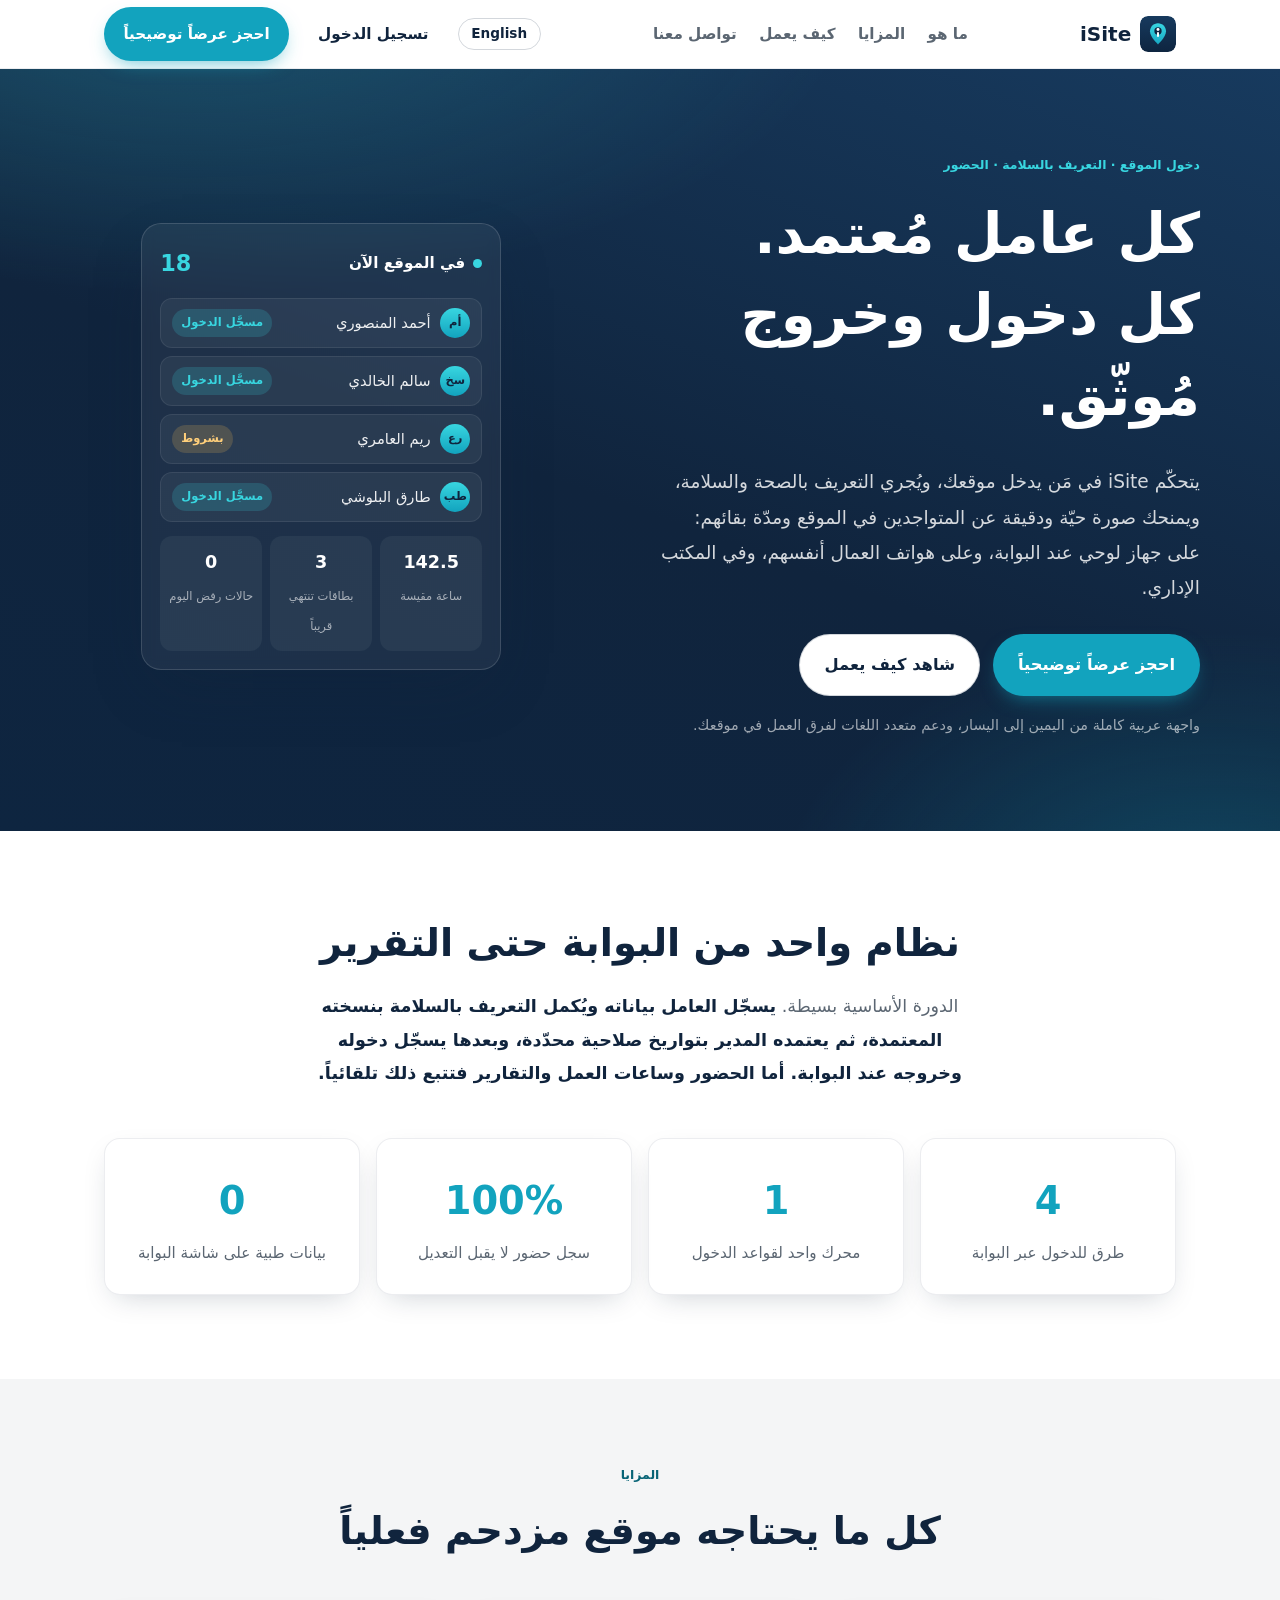
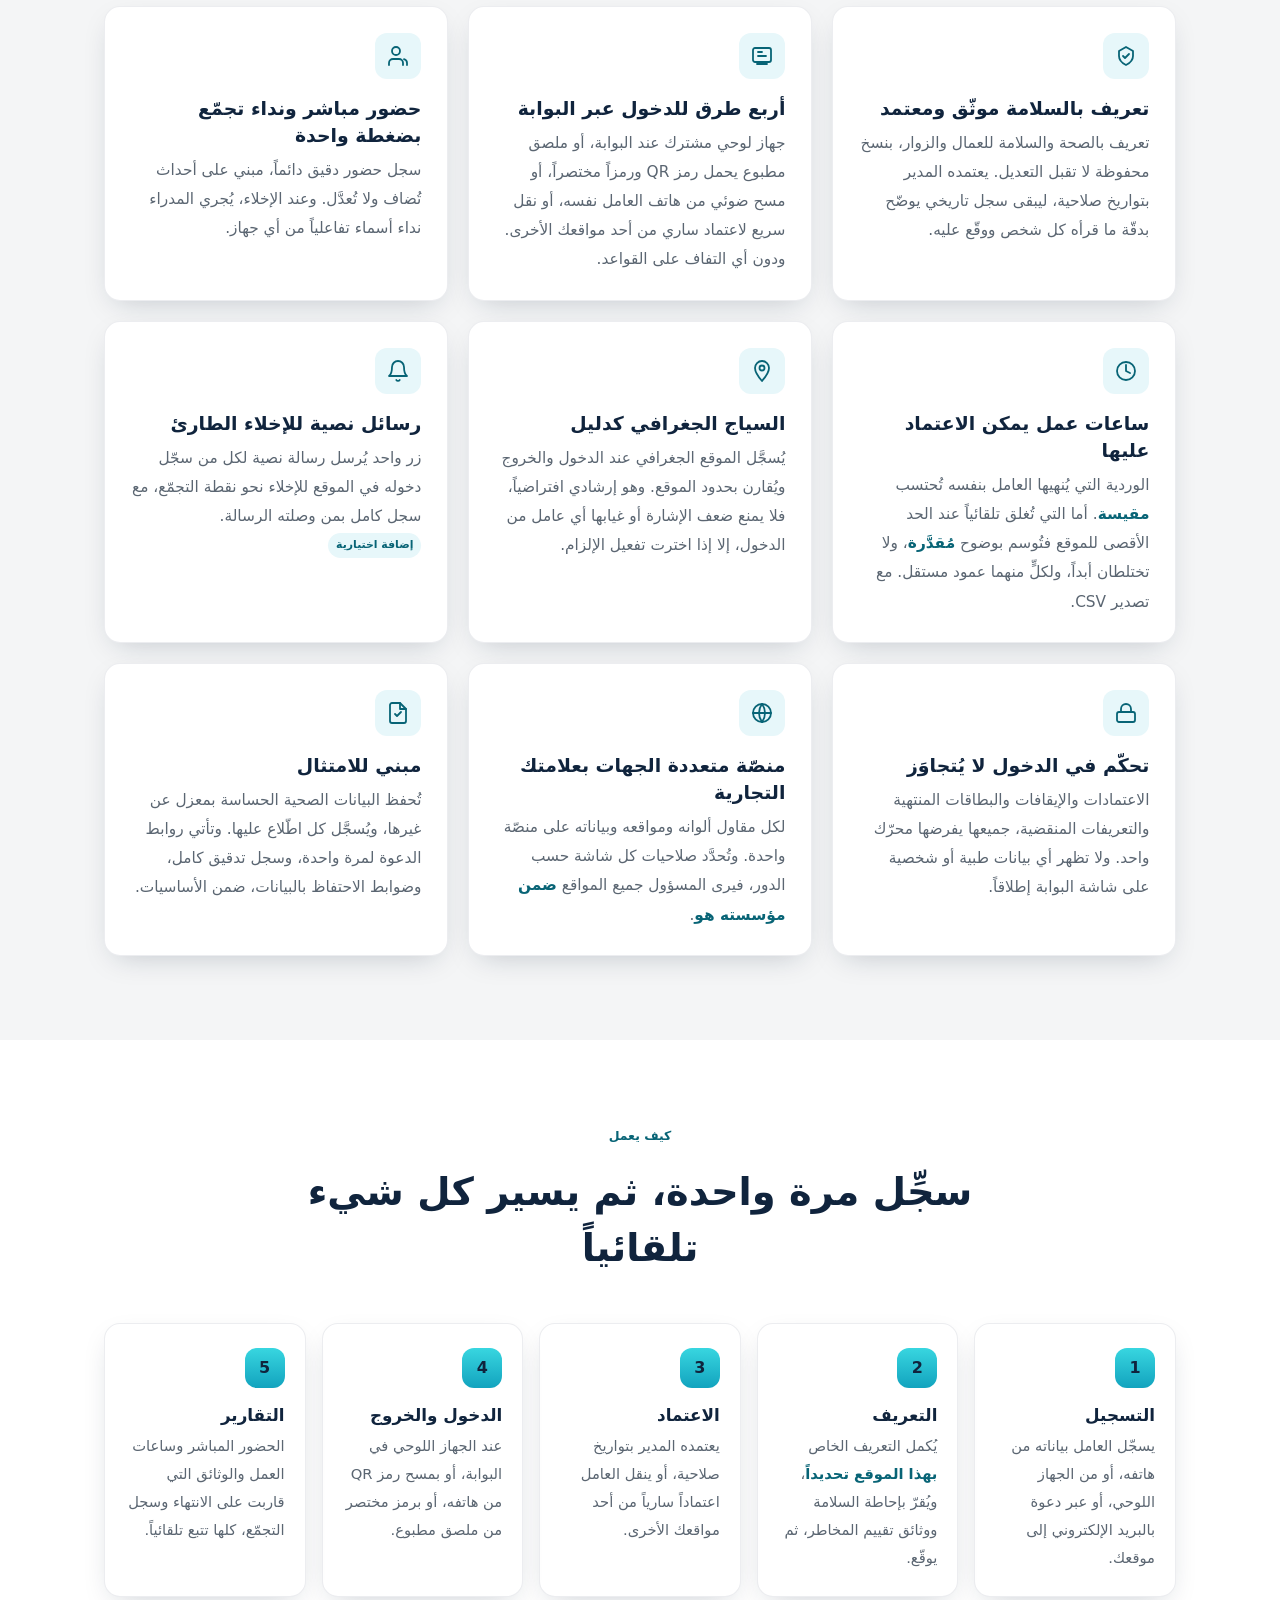
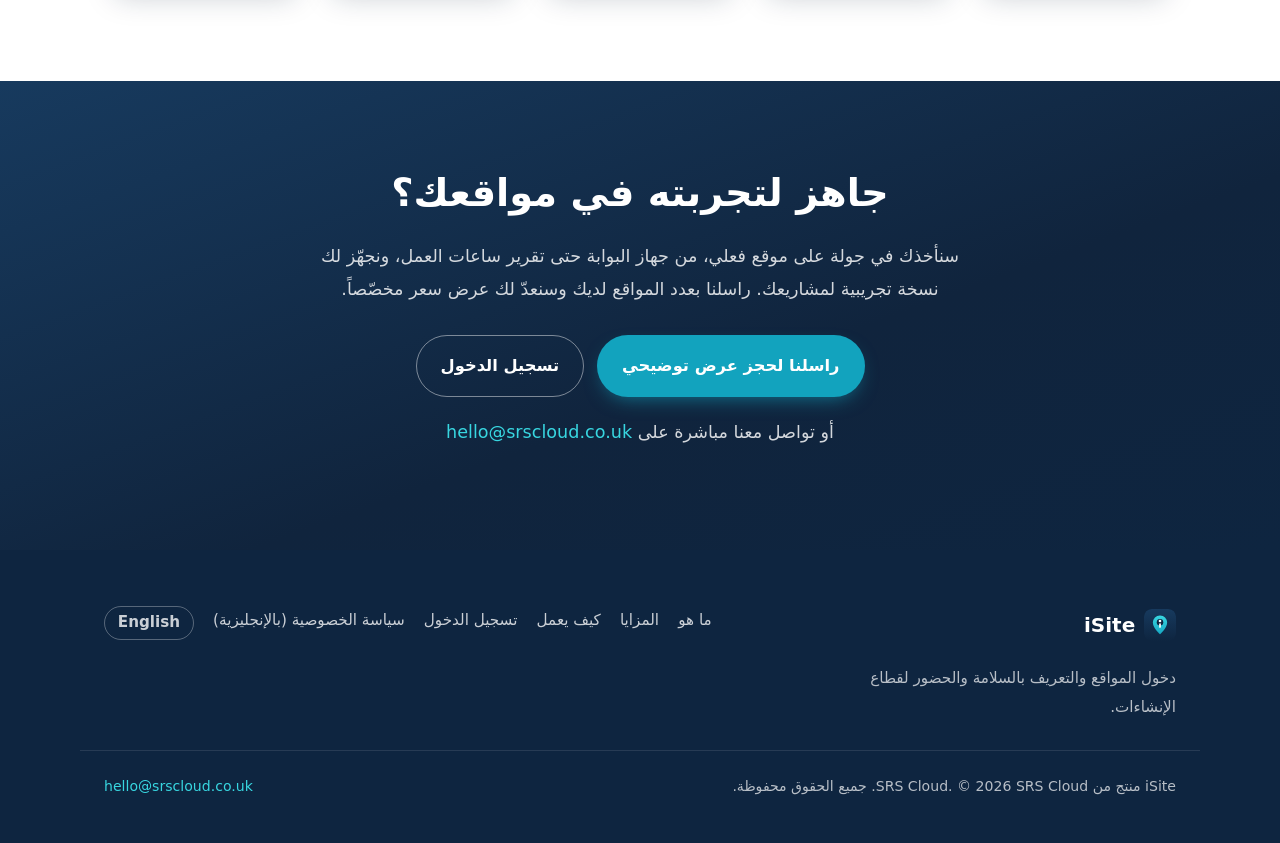
==== ar/index.html @ 4cc3eed2 "Add an Arabic landing page and make the layout direction-aware A Dubai enquiry needs Arabic, but tra" ====
<!doctype html>
<html lang="ar" dir="rtl">
<head>
  <meta charset="utf-8" />
  <meta name="viewport" content="width=device-width, initial-scale=1" />
  <title>iSite | التحكم في دخول المواقع والتعريف بالسلامة والحضور</title>
  <meta name="description" content="يتحكم iSite في دخول مواقع الإنشاءات، ويُجري التعريف بالصحة والسلامة، ويمنحك صورة حية ودقيقة عن المتواجدين في الموقع ومدة بقائهم: على جهاز لوحي عند البوابة، وعلى هواتف العمال، وفي المكتب الإداري. بواجهة عربية كاملة من اليمين إلى اليسار." />
  <meta name="theme-color" content="#10243D" />
  <link rel="icon" href="/favicon.ico" sizes="32x32" />
  <link rel="icon" href="/assets/logo.svg" type="image/svg+xml" />
  <link rel="apple-touch-icon" href="/assets/apple-touch-icon.png" />
  <link rel="canonical" href="https://isite.srscloud.co.uk/ar/" />

  <!-- Language alternates -->
  <link rel="alternate" hreflang="en-GB" href="https://isite.srscloud.co.uk/" />
  <link rel="alternate" hreflang="ar" href="https://isite.srscloud.co.uk/ar/" />
  <link rel="alternate" hreflang="x-default" href="https://isite.srscloud.co.uk/" />

  <!-- Open Graph / social -->
  <meta property="og:type" content="website" />
  <meta property="og:locale" content="ar_AE" />
  <meta property="og:locale:alternate" content="en_GB" />
  <meta property="og:title" content="iSite | التحكم في دخول المواقع والتعريف بالسلامة والحضور" />
  <meta property="og:description" content="كل عامل معتمد. كل دخول وخروج موثق. حضور مباشر، وساعات عمل دقيقة، ونداء تجمع بضغطة واحدة لمواقع الإنشاءات." />
  <meta property="og:url" content="https://isite.srscloud.co.uk/ar/" />
  <meta property="og:image" content="https://isite.srscloud.co.uk/assets/og-image.png" />
  <meta property="og:image:width" content="1200" />
  <meta property="og:image:height" content="630" />
  <meta name="twitter:card" content="summary_large_image" />

  <link rel="stylesheet" href="/styles.css?v=4" />
</head>
<body>
  <a class="skip-link" href="#main">تخطَّ إلى المحتوى</a>

  <!-- ===================== Header ===================== -->
  <header class="site-header" id="top">
    <div class="container header-inner">
      <a class="brand" href="/ar/" aria-label="iSite الصفحة الرئيسية">
        <img class="brand-mark" src="/assets/logo.svg" width="36" height="36" alt="" />
        <span class="brand-word">iSite</span>
      </a>

      <nav class="nav" aria-label="التنقل الرئيسي">
        <a href="#what">ما هو</a>
        <a href="#features">المزايا</a>
        <a href="#how">كيف يعمل</a>
        <a href="#contact">تواصل معنا</a>
      </nav>

      <div class="header-actions">
        <a class="lang-switch" href="/" lang="en" hreflang="en-GB">English</a>
        <a class="btn btn-ghost" href="https://app.isite.srscloud.co.uk/login">تسجيل الدخول</a>
        <a class="btn btn-primary" href="#contact">احجز عرضاً توضيحياً</a>
      </div>

      <button class="nav-toggle" aria-expanded="false" aria-controls="mobile-nav" aria-label="فتح القائمة">
        <span></span><span></span><span></span>
      </button>
    </div>

    <div class="mobile-nav" id="mobile-nav" hidden>
      <a href="#what">ما هو</a>
      <a href="#features">المزايا</a>
      <a href="#how">كيف يعمل</a>
      <a href="#contact">تواصل معنا</a>
      <a class="lang-switch" href="/" lang="en" hreflang="en-GB">English</a>
      <a class="btn btn-ghost" href="https://app.isite.srscloud.co.uk/login">تسجيل الدخول</a>
      <a class="btn btn-primary" href="#contact">احجز عرضاً توضيحياً</a>
    </div>
  </header>

  <main id="main">
    <!-- ===================== Hero ===================== -->
    <section class="hero">
      <div class="container hero-inner">
        <div class="hero-copy reveal">
          <p class="eyebrow">دخول الموقع · التعريف بالسلامة · الحضور</p>
          <h1>كل عامل مُعتمد.<br />كل دخول وخروج مُوثّق.</h1>
          <p class="lead">
            يتحكّم iSite في مَن يدخل موقعك، ويُجري التعريف بالصحة والسلامة،
            ويمنحك صورة حيّة ودقيقة عن المتواجدين في الموقع ومدّة بقائهم:
            على جهاز لوحي عند البوابة، وعلى هواتف العمال أنفسهم، وفي المكتب الإداري.
          </p>
          <div class="hero-cta">
            <a class="btn btn-primary btn-lg" href="#contact">احجز عرضاً توضيحياً</a>
            <a class="btn btn-outline btn-lg" href="#how">شاهد كيف يعمل</a>
          </div>
          <p class="hero-note">واجهة عربية كاملة من اليمين إلى اليسار، ودعم متعدد اللغات لفرق العمل في موقعك.</p>
        </div>

        <div class="hero-panel reveal" aria-hidden="true">
          <div class="panel-card">
            <div class="panel-row panel-row--head">
              <span class="dot dot-live"></span> في الموقع الآن
              <span class="panel-count">18</span>
            </div>
            <div class="panel-list">
              <div class="panel-item"><span class="avatar">أم</span> أحمد المنصوري <span class="tag tag-ok">مسجَّل الدخول</span></div>
              <div class="panel-item"><span class="avatar">سخ</span> سالم الخالدي <span class="tag tag-ok">مسجَّل الدخول</span></div>
              <div class="panel-item"><span class="avatar">رع</span> ريم العامري <span class="tag tag-cond">بشروط</span></div>
              <div class="panel-item"><span class="avatar">طب</span> طارق البلوشي <span class="tag tag-ok">مسجَّل الدخول</span></div>
            </div>
            <div class="panel-foot">
              <div><strong>142.5</strong><span>ساعة مقيسة</span></div>
              <div><strong>3</strong><span>بطاقات تنتهي قريباً</span></div>
              <div><strong>0</strong><span>حالات رفض اليوم</span></div>
            </div>
          </div>
        </div>
      </div>
    </section>

    <!-- ===================== What it is ===================== -->
    <section class="section" id="what">
      <div class="container">
        <div class="section-head reveal">
          <h2>نظام واحد من البوابة حتى التقرير</h2>
          <p class="section-sub">
            الدورة الأساسية بسيطة. <strong>يسجّل العامل بياناته ويُكمل التعريف بالسلامة
            بنسخته المعتمدة، ثم يعتمده المدير بتواريخ صلاحية محدّدة، وبعدها يسجّل دخوله
            وخروجه عند البوابة. أما الحضور وساعات العمل والتقارير فتتبع ذلك تلقائياً.</strong>
          </p>
        </div>
        <div class="stat-row reveal">
          <div class="stat"><span class="stat-num">4</span><span class="stat-label">طرق للدخول عبر البوابة</span></div>
          <div class="stat"><span class="stat-num">1</span><span class="stat-label">محرك واحد لقواعد الدخول</span></div>
          <div class="stat"><span class="stat-num">100%</span><span class="stat-label">سجل حضور لا يقبل التعديل</span></div>
          <div class="stat"><span class="stat-num">0</span><span class="stat-label">بيانات طبية على شاشة البوابة</span></div>
        </div>
      </div>
    </section>

    <!-- ===================== Features ===================== -->
    <section class="section section-alt" id="features">
      <div class="container">
        <div class="section-head reveal">
          <p class="eyebrow">المزايا</p>
          <h2>كل ما يحتاجه موقع مزدحم فعلياً</h2>
        </div>

        <div class="grid grid-3">
          <article class="card reveal">
            <div class="icon" aria-hidden="true">
              <svg viewBox="0 0 24 24" fill="none" stroke="currentColor" stroke-width="1.8"><path d="M9 12l2 2 4-4"/><path d="M12 3l7 4v5c0 4-3 7-7 9-4-2-7-5-7-9V7z"/></svg>
            </div>
            <h3>تعريف بالسلامة موثّق ومعتمد</h3>
            <p>تعريف بالصحة والسلامة للعمال والزوار، بنسخ محفوظة لا تقبل التعديل. يعتمده المدير بتواريخ صلاحية، ليبقى سجل تاريخي يوضّح بدقّة ما قرأه كل شخص ووقّع عليه.</p>
          </article>

          <article class="card reveal">
            <div class="icon" aria-hidden="true">
              <svg viewBox="0 0 24 24" fill="none" stroke="currentColor" stroke-width="1.8"><rect x="3" y="4" width="18" height="14" rx="2"/><path d="M7 20h10M12 18v2M8 8h4M8 12h8"/></svg>
            </div>
            <h3>أربع طرق للدخول عبر البوابة</h3>
            <p>جهاز لوحي مشترك عند البوابة، أو ملصق مطبوع يحمل رمز QR ورمزاً مختصراً، أو مسح ضوئي من هاتف العامل نفسه، أو نقل سريع لاعتماد ساري من أحد مواقعك الأخرى. ودون أي التفاف على القواعد.</p>
          </article>

          <article class="card reveal">
            <div class="icon" aria-hidden="true">
              <svg viewBox="0 0 24 24" fill="none" stroke="currentColor" stroke-width="1.8"><path d="M17 21v-2a4 4 0 00-4-4H7a4 4 0 00-4 4v2"/><circle cx="10" cy="7" r="4"/><path d="M21 21v-2a4 4 0 00-3-3.87"/></svg>
            </div>
            <h3>حضور مباشر ونداء تجمّع بضغطة واحدة</h3>
            <p>سجل حضور دقيق دائماً، مبني على أحداث تُضاف ولا تُعدَّل. وعند الإخلاء، يُجري المدراء نداء أسماء تفاعلياً من أي جهاز.</p>
          </article>

          <article class="card reveal">
            <div class="icon" aria-hidden="true">
              <svg viewBox="0 0 24 24" fill="none" stroke="currentColor" stroke-width="1.8"><path d="M12 6v6l4 2"/><circle cx="12" cy="12" r="9"/></svg>
            </div>
            <h3>ساعات عمل يمكن الاعتماد عليها</h3>
            <p>الوردية التي يُنهيها العامل بنفسه تُحتسب <em>مقيسة</em>. أما التي تُغلق تلقائياً عند الحد الأقصى للموقع فتُوسم بوضوح <em>مُقدَّرة</em>، ولا تختلطان أبداً، ولكلٍّ منهما عمود مستقل. مع تصدير CSV.</p>
          </article>

          <article class="card reveal">
            <div class="icon" aria-hidden="true">
              <svg viewBox="0 0 24 24" fill="none" stroke="currentColor" stroke-width="1.8"><path d="M12 2a7 7 0 00-7 7c0 5 7 13 7 13s7-8 7-13a7 7 0 00-7-7z"/><circle cx="12" cy="9" r="2.5"/></svg>
            </div>
            <h3>السياج الجغرافي كدليل</h3>
            <p>يُسجَّل الموقع الجغرافي عند الدخول والخروج ويُقارن بحدود الموقع. وهو إرشادي افتراضياً، فلا يمنع ضعف الإشارة أو غيابها أي عامل من الدخول، إلا إذا اخترت تفعيل الإلزام.</p>
          </article>

          <article class="card reveal">
            <div class="icon" aria-hidden="true">
              <svg viewBox="0 0 24 24" fill="none" stroke="currentColor" stroke-width="1.8"><path d="M18 8A6 6 0 006 8c0 7-3 9-3 9h18s-3-2-3-9"/><path d="M13.7 21a2 2 0 01-3.4 0"/></svg>
            </div>
            <h3>رسائل نصية للإخلاء الطارئ</h3>
            <p>زر واحد يُرسل رسالة نصية لكل من سجّل دخوله في الموقع للإخلاء نحو نقطة التجمّع، مع سجل كامل بمن وصلته الرسالة. <span class="pill">إضافة اختيارية</span></p>
          </article>

          <article class="card reveal">
            <div class="icon" aria-hidden="true">
              <svg viewBox="0 0 24 24" fill="none" stroke="currentColor" stroke-width="1.8"><rect x="3" y="11" width="18" height="10" rx="2"/><path d="M7 11V8a5 5 0 0110 0v3"/></svg>
            </div>
            <h3>تحكّم في الدخول لا يُتجاوَز</h3>
            <p>الاعتمادات والإيقافات والبطاقات المنتهية والتعريفات المنقضية، جميعها يفرضها محرّك واحد. ولا تظهر أي بيانات طبية أو شخصية على شاشة البوابة إطلاقاً.</p>
          </article>

          <article class="card reveal">
            <div class="icon" aria-hidden="true">
              <svg viewBox="0 0 24 24" fill="none" stroke="currentColor" stroke-width="1.8"><circle cx="12" cy="12" r="9"/><path d="M3 12h18M12 3a15 15 0 010 18M12 3a15 15 0 000 18"/></svg>
            </div>
            <h3>منصّة متعددة الجهات بعلامتك التجارية</h3>
            <p>لكل مقاول ألوانه ومواقعه وبياناته على منصّة واحدة. وتُحدَّد صلاحيات كل شاشة حسب الدور، فيرى المسؤول جميع المواقع <em>ضمن مؤسسته هو</em>.</p>
          </article>

          <article class="card reveal">
            <div class="icon" aria-hidden="true">
              <svg viewBox="0 0 24 24" fill="none" stroke="currentColor" stroke-width="1.8"><path d="M14 2H6a2 2 0 00-2 2v16a2 2 0 002 2h12a2 2 0 002-2V8z"/><path d="M14 2v6h6M9 13l2 2 4-4"/></svg>
            </div>
            <h3>مبني للامتثال</h3>
            <p>تُحفظ البيانات الصحية الحساسة بمعزل عن غيرها، ويُسجَّل كل اطّلاع عليها. وتأتي روابط الدعوة لمرة واحدة، وسجل تدقيق كامل، وضوابط الاحتفاظ بالبيانات، ضمن الأساسيات.</p>
          </article>
        </div>
      </div>
    </section>

    <!-- ===================== How it works ===================== -->
    <section class="section" id="how">
      <div class="container">
        <div class="section-head reveal">
          <p class="eyebrow">كيف يعمل</p>
          <h2>سجِّل مرة واحدة، ثم يسير كل شيء تلقائياً</h2>
        </div>

        <ol class="steps">
          <li class="step reveal">
            <span class="step-num">1</span>
            <h3>التسجيل</h3>
            <p>يسجّل العامل بياناته من هاتفه، أو من الجهاز اللوحي، أو عبر دعوة بالبريد الإلكتروني إلى موقعك.</p>
          </li>
          <li class="step reveal">
            <span class="step-num">2</span>
            <h3>التعريف</h3>
            <p>يُكمل التعريف الخاص <em>بهذا الموقع تحديداً</em>، ويُقرّ بإحاطة السلامة ووثائق تقييم المخاطر، ثم يوقّع.</p>
          </li>
          <li class="step reveal">
            <span class="step-num">3</span>
            <h3>الاعتماد</h3>
            <p>يعتمده المدير بتواريخ صلاحية، أو ينقل العامل اعتماداً سارياً من أحد مواقعك الأخرى.</p>
          </li>
          <li class="step reveal">
            <span class="step-num">4</span>
            <h3>الدخول والخروج</h3>
            <p>عند الجهاز اللوحي في البوابة، أو بمسح رمز QR من هاتفه، أو برمز مختصر من ملصق مطبوع.</p>
          </li>
          <li class="step reveal">
            <span class="step-num">5</span>
            <h3>التقارير</h3>
            <p>الحضور المباشر وساعات العمل والوثائق التي قاربت على الانتهاء وسجل التجمّع، كلها تتبع تلقائياً.</p>
          </li>
        </ol>
      </div>
    </section>

    <!-- ===================== CTA / Contact ===================== -->
    <section class="section cta" id="contact">
      <div class="container cta-inner reveal">
        <h2>جاهز لتجربته في مواقعك؟</h2>
        <p>سنأخذك في جولة على موقع فعلي، من جهاز البوابة حتى تقرير ساعات العمل، ونجهّز لك نسخة تجريبية لمشاريعك. راسلنا بعدد المواقع لديك وسنعدّ لك عرض سعر مخصّصاً.</p>
        <div class="cta-actions">
          <a class="btn btn-primary btn-lg" href="mailto:hello@srscloud.co.uk?subject=iSite%20-%20%D8%B7%D9%84%D8%A8%20%D8%B9%D8%B1%D8%B6%20%D8%AA%D9%88%D8%B6%D9%8A%D8%AD%D9%8A">راسلنا لحجز عرض توضيحي</a>
          <a class="btn btn-outline-light btn-lg" href="https://app.isite.srscloud.co.uk/login">تسجيل الدخول</a>
        </div>
        <p class="cta-contact">أو تواصل معنا مباشرة على <a href="mailto:hello@srscloud.co.uk">hello@srscloud.co.uk</a></p>
      </div>
    </section>
  </main>

  <!-- ===================== Footer ===================== -->
  <footer class="site-footer">
    <div class="container footer-inner">
      <div class="footer-brand">
        <a class="brand" href="/ar/" aria-label="iSite الصفحة الرئيسية">
          <img class="brand-mark" src="/assets/logo.svg" width="32" height="32" alt="" />
          <span class="brand-word">iSite</span>
        </a>
        <p>دخول المواقع والتعريف بالسلامة والحضور لقطاع الإنشاءات.</p>
      </div>
      <nav class="footer-nav" aria-label="روابط التذييل">
        <a href="#what">ما هو</a>
        <a href="#features">المزايا</a>
        <a href="#how">كيف يعمل</a>
        <a href="https://app.isite.srscloud.co.uk/login">تسجيل الدخول</a>
        <a href="/privacy.html" hreflang="en-GB">سياسة الخصوصية (بالإنجليزية)</a>
        <a class="lang-switch" href="/" lang="en" hreflang="en-GB">English</a>
      </nav>
    </div>
    <div class="container footer-bottom">
      <p>iSite منتج من SRS Cloud. &copy; <span id="year">2026</span> SRS Cloud. جميع الحقوق محفوظة.</p>
      <p><a href="mailto:hello@srscloud.co.uk">hello@srscloud.co.uk</a></p>
    </div>
  </footer>

  <script src="/main.js?v=4" defer></script>

  <!-- Cloudflare Web Analytics -->
  <script type="module" src="https://static.cloudflareinsights.com/beacon.min.js" data-cf-beacon='{"token": "c57ef184f38848dc8d51d6b9651f171e"}'></script>
  <!-- End Cloudflare Web Analytics -->
</body>
</html>
---- styles.css ----
/* ==========================================================================
   iSite marketing site
   Palette taken from the app's neutral (non-tenant) iSite theme.
   ========================================================================== */
:root {
  --navy: #10243D;
  --navy-2: #0E2540;
  --navy-3: #173A5E;
  --teal: #12A3BE;
  --teal-dark: #0B7F96;
  --teal-deep: #086476;
  --cyan: #38D6E0;
  --tint: #E7F7FA;
  --grey: #F4F5F6;
  --slate: #5B6672;
  --white: #ffffff;
  --ink: #10243D;

  --maxw: 1120px;
  --radius: 16px;
  --radius-sm: 10px;
  --shadow: 0 10px 30px -12px rgba(16, 36, 61, 0.25);
  --shadow-lg: 0 24px 60px -20px rgba(16, 36, 61, 0.35);
  --font: system-ui, "Segoe UI", Roboto, Helvetica, Arial, sans-serif;
}

* { box-sizing: border-box; }

html { scroll-behavior: smooth; -webkit-text-size-adjust: 100%; }
@media (prefers-reduced-motion: reduce) { html { scroll-behavior: auto; } }

body {
  margin: 0;
  font-family: var(--font);
  color: var(--ink);
  background: var(--white);
  line-height: 1.6;
  -webkit-font-smoothing: antialiased;
}

h1, h2, h3 { line-height: 1.15; letter-spacing: -0.02em; margin: 0 0 .5em; }
h1 { font-size: clamp(2.1rem, 5vw, 3.5rem); font-weight: 800; }
h2 { font-size: clamp(1.6rem, 3.4vw, 2.4rem); font-weight: 800; }
h3 { font-size: 1.18rem; font-weight: 700; }
p { margin: 0 0 1rem; }
a { color: var(--teal-dark); text-decoration: none; }
a:hover { text-decoration: underline; }
img { max-width: 100%; display: block; }

.container { width: 100%; max-width: var(--maxw); margin-inline: auto; padding-inline: 24px; }

.skip-link {
  position: absolute; inset-inline-start: -999px; top: 0; z-index: 100;
  background: var(--navy); color: #fff; padding: 10px 16px; border-end-end-radius: 8px;
}
.skip-link:focus { inset-inline-start: 0; }

:focus-visible { outline: 3px solid var(--cyan); outline-offset: 2px; border-radius: 4px; }

/* -------------------------------- Buttons -------------------------------- */
.btn {
  display: inline-flex; align-items: center; justify-content: center;
  gap: .5rem; font-weight: 650; font-size: .95rem;
  padding: .7rem 1.15rem; border-radius: 999px; border: 1.5px solid transparent;
  cursor: pointer; transition: transform .15s ease, background .15s ease, border-color .15s ease, color .15s ease, box-shadow .15s ease;
  white-space: nowrap; text-decoration: none;
}
.btn:hover { text-decoration: none; transform: translateY(-1px); }
.btn-lg { padding: .9rem 1.5rem; font-size: 1.02rem; }
.btn-primary { background: var(--teal); color: #fff; box-shadow: 0 8px 20px -8px rgba(18,163,190,.7); }
.btn-primary:hover { background: var(--teal-dark); }
.btn-ghost { color: var(--navy); background: transparent; }
.btn-ghost:hover { background: rgba(16,36,61,.06); }
.btn-outline { background: #fff; color: var(--navy); border-color: rgba(16,36,61,.18); }
.btn-outline:hover { border-color: var(--teal); color: var(--teal-dark); }
.btn-outline-light { background: transparent; color: #fff; border-color: rgba(255,255,255,.45); }
.btn-outline-light:hover { border-color: #fff; background: rgba(255,255,255,.08); }

/* -------------------------------- Header --------------------------------- */
.site-header {
  position: sticky; top: 0; z-index: 50;
  background: rgba(255,255,255,.85);
  backdrop-filter: saturate(160%) blur(12px);
  border-bottom: 1px solid rgba(16,36,61,.08);
}
.header-inner { display: flex; align-items: center; gap: 1.5rem; height: 68px; }
.brand { display: inline-flex; align-items: center; gap: .55rem; font-weight: 800; color: var(--navy); font-size: 1.25rem; letter-spacing: -0.02em; }
.brand:hover { text-decoration: none; }
.brand-mark { border-radius: 8px; }
.nav { display: flex; gap: 1.4rem; margin-inline: auto; }
.nav a { color: var(--slate); font-weight: 550; font-size: .95rem; }
.nav a:hover { color: var(--navy); text-decoration: none; }
.header-actions { display: flex; gap: .6rem; align-items: center; }

.nav-toggle { display: none; flex-direction: column; gap: 5px; width: 44px; height: 44px; border: 0; background: transparent; cursor: pointer; padding: 10px; }
.nav-toggle span { height: 2.5px; background: var(--navy); border-radius: 2px; transition: transform .2s ease, opacity .2s ease; }
.nav-toggle[aria-expanded="true"] span:nth-child(1) { transform: translateY(7.5px) rotate(45deg); }
.nav-toggle[aria-expanded="true"] span:nth-child(2) { opacity: 0; }
.nav-toggle[aria-expanded="true"] span:nth-child(3) { transform: translateY(-7.5px) rotate(-45deg); }

.mobile-nav { display: none; flex-direction: column; gap: .35rem; padding: 12px 24px 20px; border-bottom: 1px solid rgba(16,36,61,.08); background: #fff; }
.mobile-nav a { padding: .6rem .2rem; color: var(--navy); font-weight: 600; }
.mobile-nav .btn { margin-top: .4rem; }

/* --------------------------------- Hero ---------------------------------- */
.hero {
  position: relative; color: #fff; overflow: hidden;
  background:
    radial-gradient(1100px 500px at 85% -10%, rgba(56,214,224,.22), transparent 60%),
    radial-gradient(800px 500px at 5% 110%, rgba(18,163,190,.28), transparent 55%),
    linear-gradient(160deg, var(--navy-3) 0%, var(--navy) 55%, var(--navy-2) 100%);
}
.hero-inner { display: grid; grid-template-columns: 1.1fr .9fr; gap: 3rem; align-items: center; padding: 84px 0 92px; }
.eyebrow { text-transform: uppercase; letter-spacing: .14em; font-size: .78rem; font-weight: 700; color: var(--cyan); margin: 0 0 1rem; }
.hero h1 { color: #fff; }
.lead { font-size: 1.16rem; color: rgba(255,255,255,.82); max-width: 34rem; }
.hero-cta { display: flex; flex-wrap: wrap; gap: .8rem; margin: 1.8rem 0 1rem; }
.hero-note { font-size: .9rem; color: rgba(255,255,255,.6); margin: 0; }

/* Hero dashboard preview card */
.hero-panel { display: flex; justify-content: center; }
.panel-card {
  width: 100%; max-width: 360px; background: rgba(255,255,255,.06);
  border: 1px solid rgba(255,255,255,.14); border-radius: 20px; padding: 18px;
  box-shadow: var(--shadow-lg); backdrop-filter: blur(6px);
}
.panel-row { display: flex; align-items: center; gap: .5rem; font-weight: 600; color: #fff; }
.panel-row--head { justify-content: flex-start; font-size: .95rem; margin-bottom: 14px; }
.panel-count { margin-inline-start: auto; font-size: 1.4rem; font-weight: 800; color: var(--cyan); }
.dot { width: 9px; height: 9px; border-radius: 50%; display: inline-block; }
.dot-live { background: var(--cyan); box-shadow: 0 0 0 0 rgba(56,214,224,.7); animation: pulse 2.2s infinite; }
@keyframes pulse { 0% { box-shadow: 0 0 0 0 rgba(56,214,224,.6); } 70% { box-shadow: 0 0 0 10px rgba(56,214,224,0); } 100% { box-shadow: 0 0 0 0 rgba(56,214,224,0); } }
@media (prefers-reduced-motion: reduce) { .dot-live { animation: none; } }
.panel-list { display: flex; flex-direction: column; gap: 8px; }
.panel-item { display: flex; align-items: center; gap: .6rem; background: rgba(255,255,255,.05); border: 1px solid rgba(255,255,255,.08); border-radius: 12px; padding: 9px 11px; font-size: .92rem; color: rgba(255,255,255,.92); }
.avatar { width: 30px; height: 30px; border-radius: 50%; display: inline-grid; place-items: center; font-size: .72rem; font-weight: 700; color: var(--navy); background: linear-gradient(180deg, var(--cyan), var(--teal)); }
.tag { margin-inline-start: auto; font-size: .72rem; font-weight: 700; padding: 3px 9px; border-radius: 999px; }
.tag-ok { background: rgba(56,214,224,.18); color: var(--cyan); }
.tag-cond { background: rgba(255,196,84,.18); color: #ffcf7a; }
.panel-foot { display: grid; grid-template-columns: repeat(3,1fr); gap: 8px; margin-top: 14px; }
.panel-foot div { background: rgba(255,255,255,.05); border-radius: 12px; padding: 10px 8px; text-align: center; }
.panel-foot strong { display: block; font-size: 1.1rem; color: #fff; }
.panel-foot span { font-size: .72rem; color: rgba(255,255,255,.6); }

/* ------------------------------- Sections -------------------------------- */
.section { padding: 84px 0; }
.section-alt { background: var(--grey); }
.section-head { max-width: 42rem; margin: 0 auto 3rem; text-align: center; }
.section-sub { font-size: 1.1rem; color: var(--slate); }
.section-sub strong { color: var(--navy); font-weight: 650; }

/* Stat row */
.stat-row { display: grid; grid-template-columns: repeat(4,1fr); gap: 1rem; }
.stat { text-align: center; padding: 1.6rem 1rem; background: #fff; border: 1px solid rgba(16,36,61,.08); border-radius: var(--radius); box-shadow: var(--shadow); }
.stat-num { display: block; font-size: 2.4rem; font-weight: 800; color: var(--teal); letter-spacing: -0.03em; }
.stat-label { color: var(--slate); font-size: .95rem; }

/* Feature grid */
.grid { display: grid; gap: 1.25rem; }
.grid-3 { grid-template-columns: repeat(3, 1fr); }
.grid-4 { grid-template-columns: repeat(4, 1fr); }
.card { background: #fff; border: 1px solid rgba(16,36,61,.08); border-radius: var(--radius); padding: 1.6rem; box-shadow: var(--shadow); transition: transform .2s ease, box-shadow .2s ease; }
.card:hover { transform: translateY(-4px); box-shadow: var(--shadow-lg); }
.card h3 { margin-bottom: .4rem; }
.card p { color: var(--slate); margin: 0; font-size: .96rem; }
.card em { font-style: normal; color: var(--teal-deep); font-weight: 650; }
.icon { width: 46px; height: 46px; border-radius: 12px; display: grid; place-items: center; background: var(--tint); color: var(--teal-deep); margin-bottom: 1rem; }
.icon svg { width: 24px; height: 24px; stroke-linecap: round; stroke-linejoin: round; }
.pill { display: inline-block; font-size: .68rem; font-weight: 700; text-transform: uppercase; letter-spacing: .06em; color: var(--teal-deep); background: var(--tint); padding: 2px 8px; border-radius: 999px; vertical-align: middle; }

/* Steps */
.steps { list-style: none; counter-reset: step; padding: 0; margin: 0; display: grid; grid-template-columns: repeat(5, 1fr); gap: 1rem; }
.step { position: relative; padding: 1.5rem 1.25rem; background: #fff; border: 1px solid rgba(16,36,61,.08); border-radius: var(--radius); box-shadow: var(--shadow); }
.step-num { display: inline-grid; place-items: center; width: 40px; height: 40px; border-radius: 12px; background: linear-gradient(180deg, var(--cyan), var(--teal)); color: var(--navy); font-weight: 800; margin-bottom: .9rem; }
.step h3 { font-size: 1.05rem; margin-bottom: .3rem; }
.step p { color: var(--slate); font-size: .92rem; margin: 0; }
.step em { font-style: normal; color: var(--teal-deep); font-weight: 650; }

/* Who cards */
.who-card { background: #fff; border: 1px solid rgba(16,36,61,.08); border-radius: var(--radius); padding: 1.5rem; box-shadow: var(--shadow); border-top: 4px solid var(--teal); }
.who-card h3 { font-size: 1.05rem; }
.who-card p { color: var(--slate); font-size: .94rem; margin: 0; }

/* CTA */
.cta { background: linear-gradient(160deg, var(--navy-3), var(--navy) 60%, var(--navy-2)); color: #fff; text-align: center; }
.cta-inner { max-width: 44rem; margin-inline: auto; }
.cta h2 { color: #fff; }
.cta p { color: rgba(255,255,255,.82); font-size: 1.1rem; }
.cta-actions { display: flex; flex-wrap: wrap; gap: .8rem; justify-content: center; margin: 1.8rem 0 1.2rem; }
.cta-contact { font-size: .95rem; color: rgba(255,255,255,.7); }
.cta-contact a { color: var(--cyan); }

/* -------------------------------- Footer --------------------------------- */
.site-footer { background: var(--navy-2); color: rgba(255,255,255,.7); padding: 56px 0 28px; }
.footer-inner { display: flex; justify-content: space-between; gap: 2rem; flex-wrap: wrap; padding-bottom: 28px; border-bottom: 1px solid rgba(255,255,255,.1); }
.footer-brand .brand { color: #fff; }
.footer-brand p { margin: .8rem 0 0; max-width: 22rem; font-size: .95rem; }
.footer-nav { display: flex; flex-wrap: wrap; gap: 1.2rem; align-items: flex-start; }
.footer-nav a { color: rgba(255,255,255,.78); font-size: .95rem; }
.footer-nav a:hover { color: #fff; }
.footer-bottom { display: flex; justify-content: space-between; flex-wrap: wrap; gap: .5rem; padding-top: 22px; font-size: .88rem; }
.footer-bottom a { color: var(--cyan); }

/* ------------------------------- Reveal ---------------------------------- */
.reveal { opacity: 0; transform: translateY(18px); transition: opacity .6s ease, transform .6s ease; }
.reveal.in { opacity: 1; transform: none; }
@media (prefers-reduced-motion: reduce) { .reveal { opacity: 1; transform: none; transition: none; } }

/* ------------------------------ Responsive ------------------------------- */
@media (max-width: 940px) {
  .hero-inner { grid-template-columns: 1fr; gap: 2.5rem; padding: 64px 0 72px; }
  .hero-panel { order: -1; }
  .grid-3 { grid-template-columns: repeat(2, 1fr); }
  .grid-4 { grid-template-columns: repeat(2, 1fr); }
  .steps { grid-template-columns: repeat(2, 1fr); }
  .stat-row { grid-template-columns: repeat(2, 1fr); }
}
@media (max-width: 900px) {
  .nav, .header-actions { display: none; }
  .nav-toggle { display: flex; margin-inline-start: auto; }
  .mobile-nav[data-open="true"] { display: flex; }
}
@media (max-width: 760px) {
  .section { padding: 60px 0; }
}
@media (max-width: 520px) {
  .grid-3, .grid-4, .steps, .stat-row { grid-template-columns: 1fr; }
  .footer-bottom { flex-direction: column; }
}

/* ==========================================================================
   Subpages — pricing, privacy, 404
   ========================================================================== */

/* Compact navy band at the top of an inner page. Same gradient as the hero. */
.page-hero {
  color: #fff;
  background:
    radial-gradient(900px 420px at 88% -20%, rgba(56,214,224,.20), transparent 60%),
    radial-gradient(700px 420px at 0% 120%, rgba(18,163,190,.24), transparent 55%),
    linear-gradient(160deg, var(--navy-3) 0%, var(--navy) 55%, var(--navy-2) 100%);
}
.page-hero-inner { padding: 66px 0 62px; max-width: 46rem; }
.page-hero h1 { color: #fff; font-size: clamp(1.9rem, 4.2vw, 3rem); }
.page-hero h1 .accent { color: var(--cyan); }
.page-hero .lead { max-width: 40rem; }
.page-hero .updated { font-size: .9rem; color: rgba(255,255,255,.6); margin: 1.2rem 0 0; }

/* The eyebrow is cyan on the dark bands and deep teal everywhere else —
   pale cyan on white sits at about 1.8:1 and fails contrast badly. */
.eyebrow { color: var(--teal-deep); }
.hero .eyebrow, .page-hero .eyebrow, .cta .eyebrow { color: var(--cyan); }

/* ------------------------------- Pricing --------------------------------- */
.promise-strip { display: grid; grid-template-columns: repeat(4, 1fr); background: var(--grey); border-bottom: 1px solid rgba(16,36,61,.08); }
.promise-strip div { padding: 18px 20px; text-align: center; font-size: .82rem; font-weight: 600; letter-spacing: .04em; text-transform: uppercase; color: var(--slate); border-inline-end: 1px solid rgba(16,36,61,.08); }
.promise-strip div:last-child { border-inline-end: 0; }
.promise-strip b { color: var(--navy); font-weight: 700; }

/* Cards stretch to the tallest in the row so the bottoms line up; .tier-feats
   takes the slack (flex: 1) so each CTA sits on the card floor rather than
   floating under a short feature list. */
.tiers { display: grid; grid-template-columns: repeat(3, 1fr); gap: 1.5rem; }
.tier { position: relative; display: flex; flex-direction: column; background: #fff; border: 1px solid rgba(16,36,61,.08); border-radius: var(--radius); padding: 1.9rem 1.6rem 1.7rem; box-shadow: var(--shadow); }
.tier--featured { border: 2px solid var(--navy); box-shadow: var(--shadow-lg); }
.tier-badge { position: absolute; top: -.75rem; left: 50%; transform: translateX(-50%); background: var(--teal); color: #fff; font-size: .68rem; font-weight: 700; text-transform: uppercase; letter-spacing: .1em; padding: .25rem .7rem; border-radius: 999px; white-space: nowrap; }
.tier-kicker { font-size: .72rem; font-weight: 700; text-transform: uppercase; letter-spacing: .12em; color: var(--teal-deep); margin: 0 0 .35rem; }
.tier h2 { font-size: 1.5rem; margin: 0 0 .4rem; }
.tier-who { color: var(--slate); font-size: .92rem; margin: 0 0 1.1rem; min-height: 2.8em; }
/* Reserve room for the "From" label (7.15rem = the tallest price block, the
   one on Portfolio) and bottom-align, so every price figure and divider sits on
   the same line across the row whether or not the plan has a "From". */
.tier-price { display: flex; flex-direction: column; justify-content: flex-end; min-height: 7.15rem; padding-bottom: 1.2rem; margin-bottom: 1.3rem; border-bottom: 1px solid rgba(16,36,61,.1); }
.tier-from { display: block; font-size: .72rem; font-weight: 700; text-transform: uppercase; letter-spacing: .12em; color: var(--teal-deep); margin-bottom: .2rem; }
.tier-amt { font-size: 2.6rem; font-weight: 800; color: var(--navy); letter-spacing: -0.03em; line-height: 1; }
.tier-amt small { font-size: 1.05rem; font-weight: 650; color: var(--slate); letter-spacing: 0; }
.tier-per { display: block; font-size: .84rem; color: var(--slate); margin-top: .4rem; }

.tier-feats { list-style: none; padding: 0; margin: 0 0 1.4rem; flex: 1; }
.tier-feats li { position: relative; padding-inline-start: 1.85rem; margin-bottom: .7rem; font-size: .94rem; line-height: 1.45; color: var(--ink); }
.tier-feats li::before { content: ""; position: absolute; inset-inline-start: 0; top: .18em; width: 19px; height: 19px; border-radius: 50%; background: var(--tint); }
.tier-feats li::after { content: ""; position: absolute; inset-inline-start: 7px; top: .42em; width: 4px; height: 8px; border: solid var(--teal-deep); border-width: 0 2px 2px 0; transform: rotate(43deg); }
.tier-feats li.carried { font-weight: 650; color: var(--navy); }
.tier-feats li.carried::before { background: rgba(16,36,61,.08); }
.tier-feats li.carried::after { border-color: var(--navy); }
.tier-cta { display: grid; padding-top: 1.3rem; border-top: 1px solid rgba(16,36,61,.1); }

/* Everything-included band */
.allin { background: var(--navy); color: rgba(255,255,255,.8); border-radius: var(--radius); padding: 2rem 2.2rem; margin-top: 2.5rem; }
.allin h2 { color: #fff; font-size: 1.25rem; margin-bottom: 1.4rem; }
.allin-grid { display: grid; grid-template-columns: repeat(4, 1fr); gap: 1.6rem; }
.allin-grid div { font-size: .93rem; line-height: 1.5; }
.allin-grid b { display: block; color: var(--cyan); font-size: .72rem; font-weight: 700; text-transform: uppercase; letter-spacing: .1em; margin-bottom: .35rem; }

.pricing-note { margin: 2rem auto 0; max-width: 52rem; font-size: .93rem; color: var(--slate); text-align: center; }
.pricing-note b { color: var(--navy); font-weight: 650; }

/* -------------------------- Long-form / legal ---------------------------- */
.prose { max-width: 46rem; margin-inline: auto; }
.prose h2 { font-size: 1.35rem; margin-top: 2.6rem; padding-top: 1.6rem; border-top: 1px solid rgba(16,36,61,.1); }
.prose h2:first-of-type { margin-top: 0; padding-top: 0; border-top: 0; }
.prose h3 { font-size: 1.02rem; margin-top: 1.6rem; margin-bottom: .3rem; }
.prose p, .prose li { color: var(--slate); }
.prose ul { padding-inline-start: 1.2rem; margin: 0 0 1rem; }
.prose li { margin-bottom: .45rem; }
.prose strong { color: var(--navy); font-weight: 650; }
.prose .placeholder { background: var(--tint); color: var(--teal-deep); font-weight: 650; padding: 1px 6px; border-radius: 4px; white-space: nowrap; }
.prose address { font-style: normal; color: var(--slate); }

/* ---------------------------------- 404 ---------------------------------- */
.notfound { min-height: 70vh; display: grid; place-items: center; text-align: center; }
.notfound .container { max-width: 32rem; }
.notfound img { margin: 0 auto 1.2rem; border-radius: 14px; }
.notfound p { color: var(--slate); }

/* --------------------- Responsive (subpage components) -------------------- */
@media (max-width: 940px) {
  .tiers { grid-template-columns: 1fr; }
  .tier--featured { order: -1; }
  .promise-strip, .allin-grid { grid-template-columns: repeat(2, 1fr); }
  .promise-strip div:nth-child(2) { border-inline-end: 0; }
  .promise-strip div:nth-child(-n+2) { border-bottom: 1px solid rgba(16,36,61,.08); }
}
@media (max-width: 520px) {
  .promise-strip, .allin-grid { grid-template-columns: 1fr; }
  .promise-strip div { border-inline-end: 0; border-bottom: 1px solid rgba(16,36,61,.08); }
  .allin { padding: 1.6rem 1.4rem; }
}

/* ==========================================================================
   Arabic / RTL
   The layout mirrors on its own — every directional property above is logical.
   What Arabic needs beyond that is typographic.
   ========================================================================== */
[dir="rtl"] {
  /* Dubai and Segoe UI carry good Arabic on Windows; SF Arabic and Geeza Pro
     on Apple; Noto Naskh elsewhere. Tahoma is the long-standing fallback. */
  --font: "Dubai", "Segoe UI", system-ui, "Noto Naskh Arabic", "Geeza Pro", Tahoma, Arial, sans-serif;
}
[dir="rtl"] body { line-height: 1.9; }

/* Negative tracking damages the cursive joins in Arabic, and capitalisation
   has no meaning in a script with no letter case. */
[dir="rtl"] h1, [dir="rtl"] h2, [dir="rtl"] h3 { letter-spacing: normal; line-height: 1.45; }
[dir="rtl"] .brand-word { letter-spacing: normal; }
[dir="rtl"] .eyebrow,
[dir="rtl"] .tier-kicker,
[dir="rtl"] .tier-from,
[dir="rtl"] .pill,
[dir="rtl"] .tier-badge,
[dir="rtl"] .promise-strip div { letter-spacing: normal; text-transform: none; }
[dir="rtl"] .stat-num { letter-spacing: normal; }

/* The brand mark and the wordmark stay latin and stay in reading order. */
[dir="rtl"] .brand-word { font-family: var(--font); }

/* Mirror the hero glows so the light still falls from the reading side. */
[dir="rtl"] .hero {
  background:
    radial-gradient(1100px 500px at 15% -10%, rgba(56,214,224,.22), transparent 60%),
    radial-gradient(800px 500px at 95% 110%, rgba(18,163,190,.28), transparent 55%),
    linear-gradient(200deg, var(--navy-3) 0%, var(--navy) 55%, var(--navy-2) 100%);
}

/* ------------------------- Language switcher ------------------------------ */
.lang-switch {
  font-size: .85rem; font-weight: 650; color: var(--navy);
  border: 1.5px solid rgba(16,36,61,.18); border-radius: 999px;
  padding: .35rem .8rem; white-space: nowrap; line-height: 1.4;
}
.lang-switch:hover { border-color: var(--teal); color: var(--teal-dark); text-decoration: none; }
.mobile-nav .lang-switch { display: inline-block; width: fit-content; margin-top: .5rem; }
.footer-nav .lang-switch { color: rgba(255,255,255,.78); border-color: rgba(255,255,255,.3); }
.footer-nav .lang-switch:hover { color: #fff; border-color: #fff; }
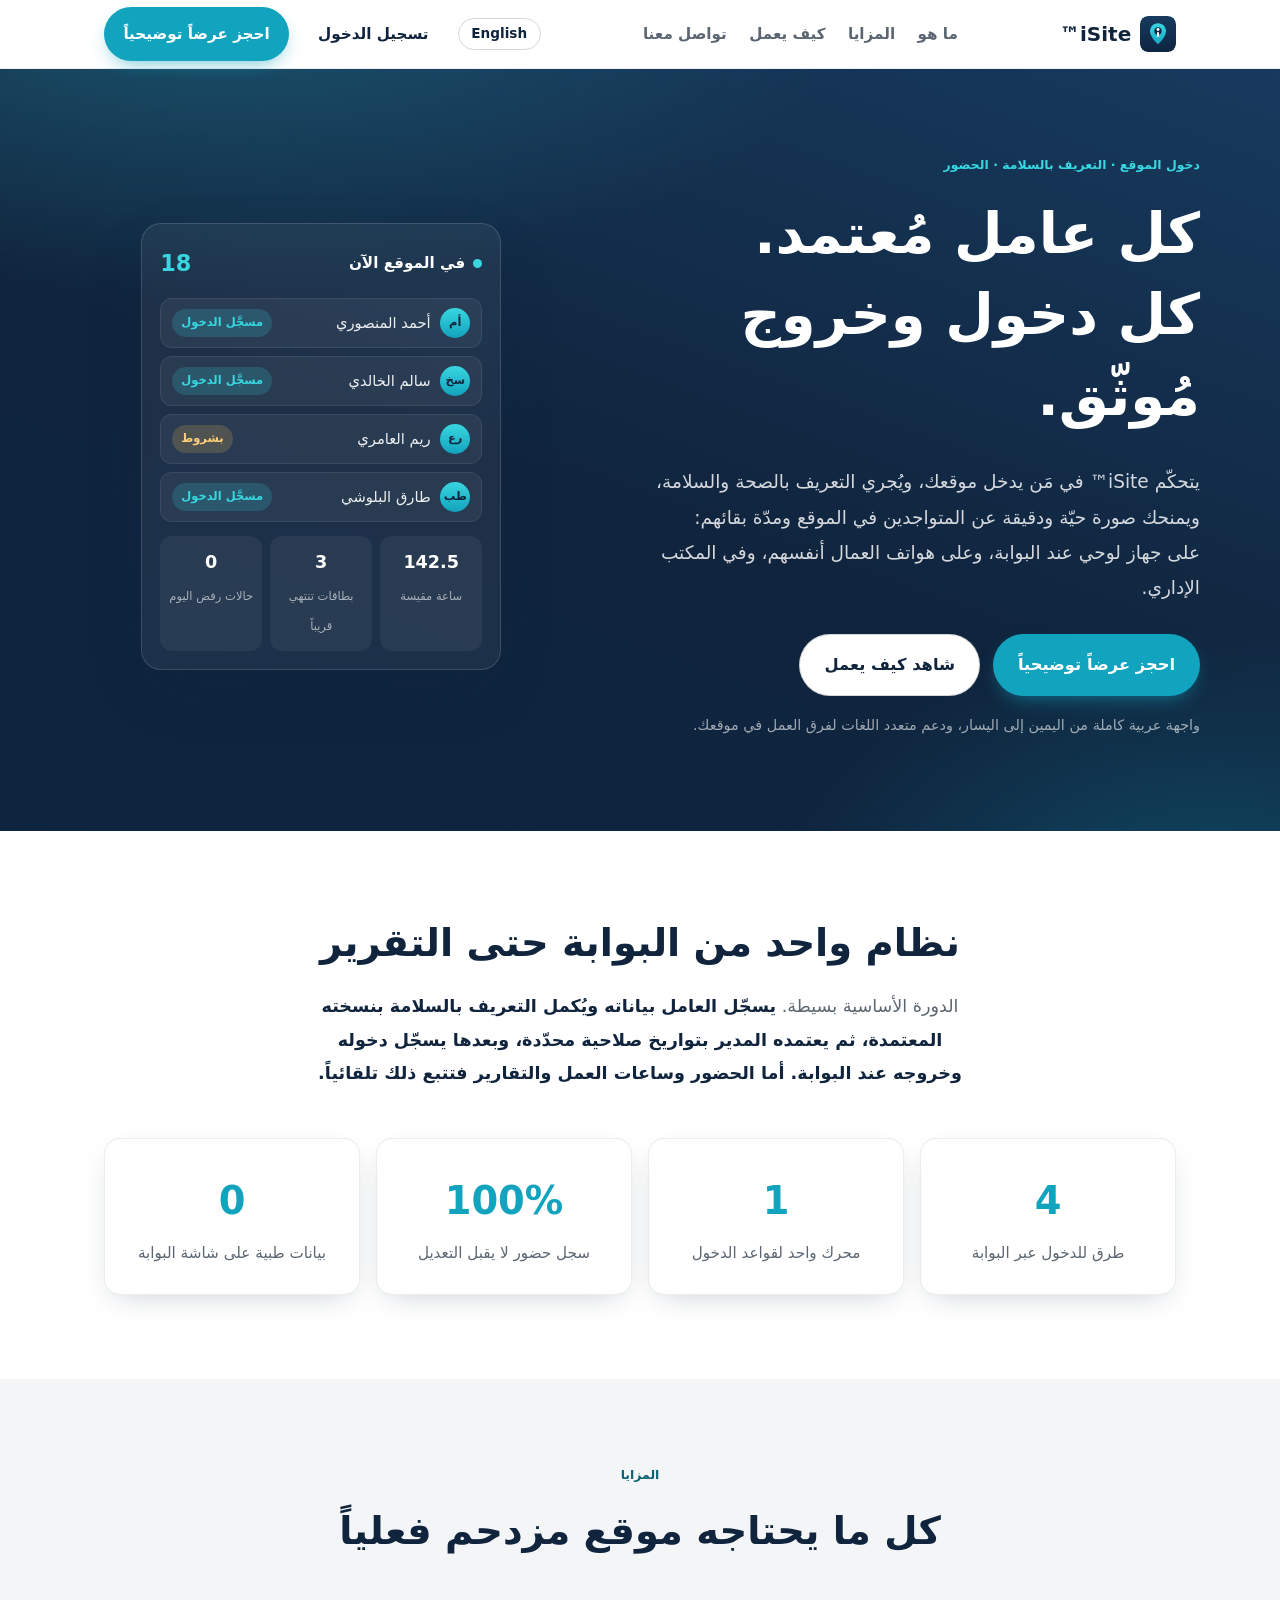
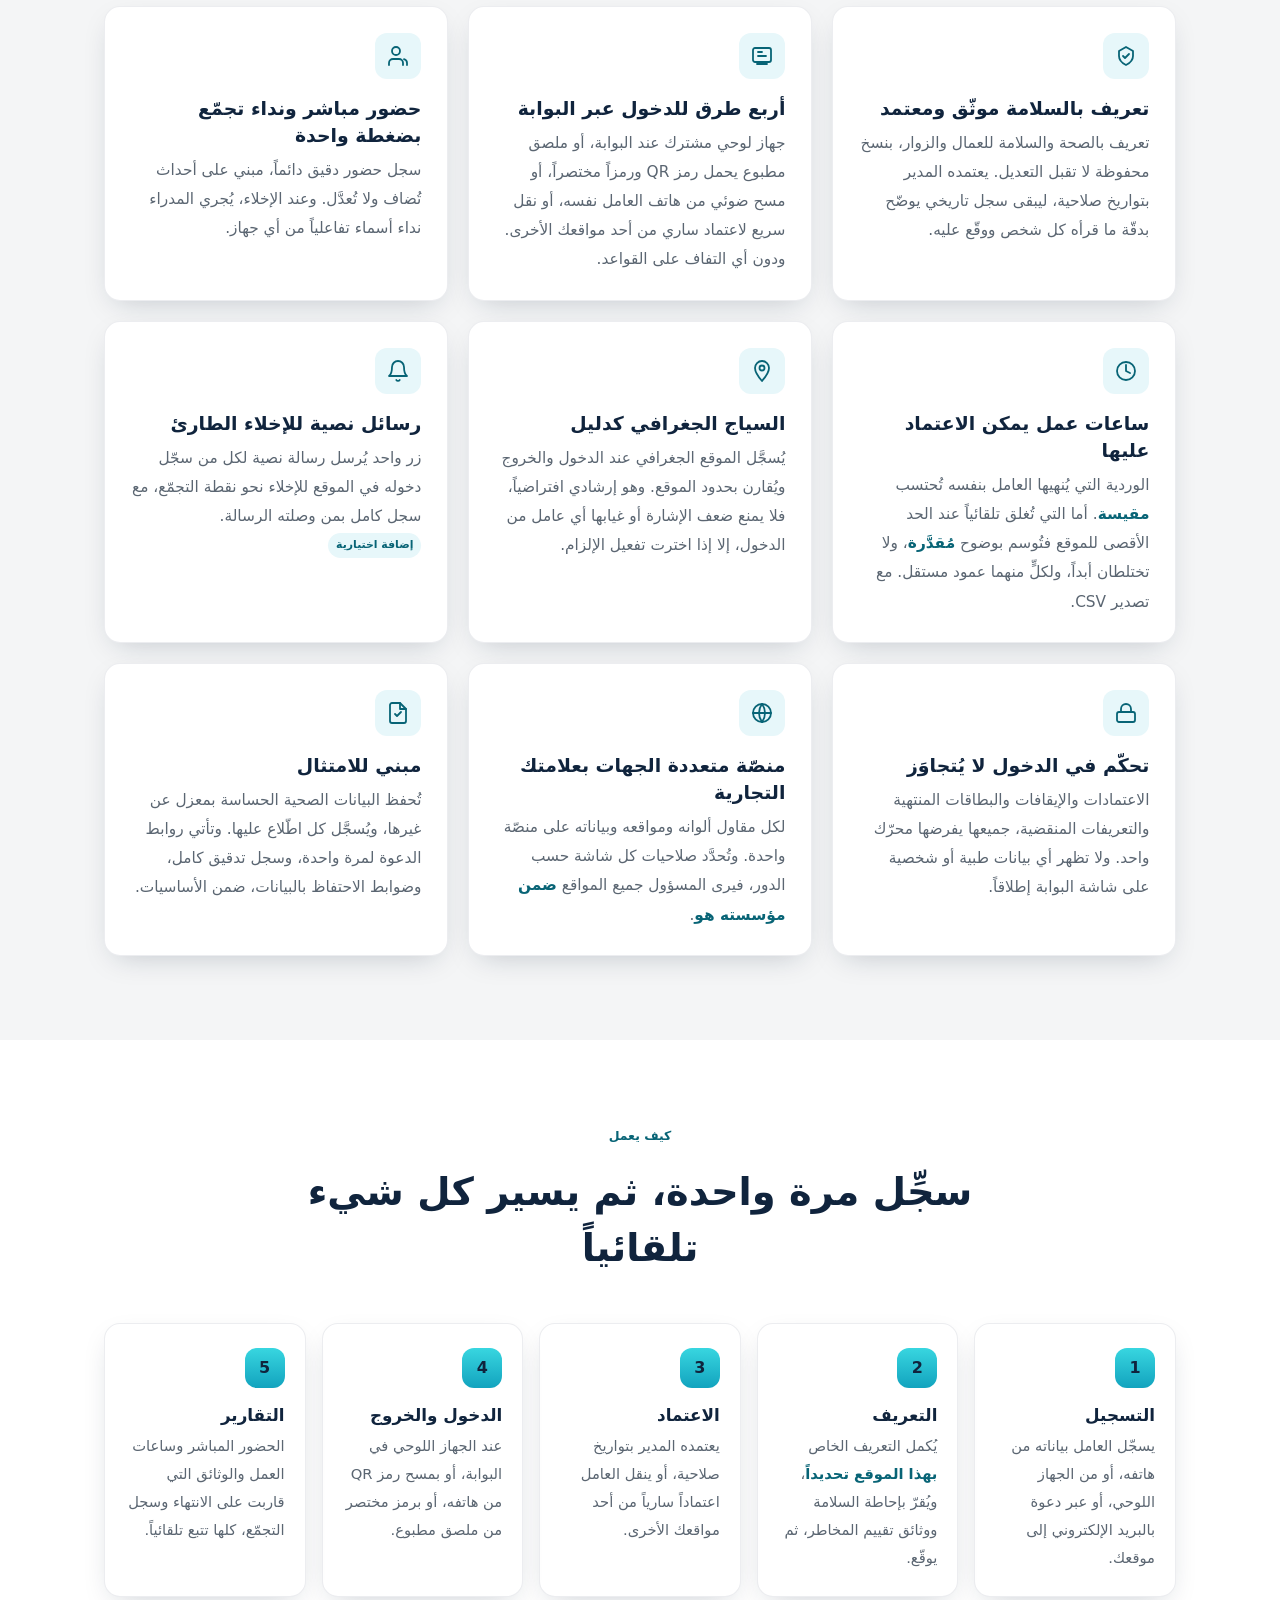
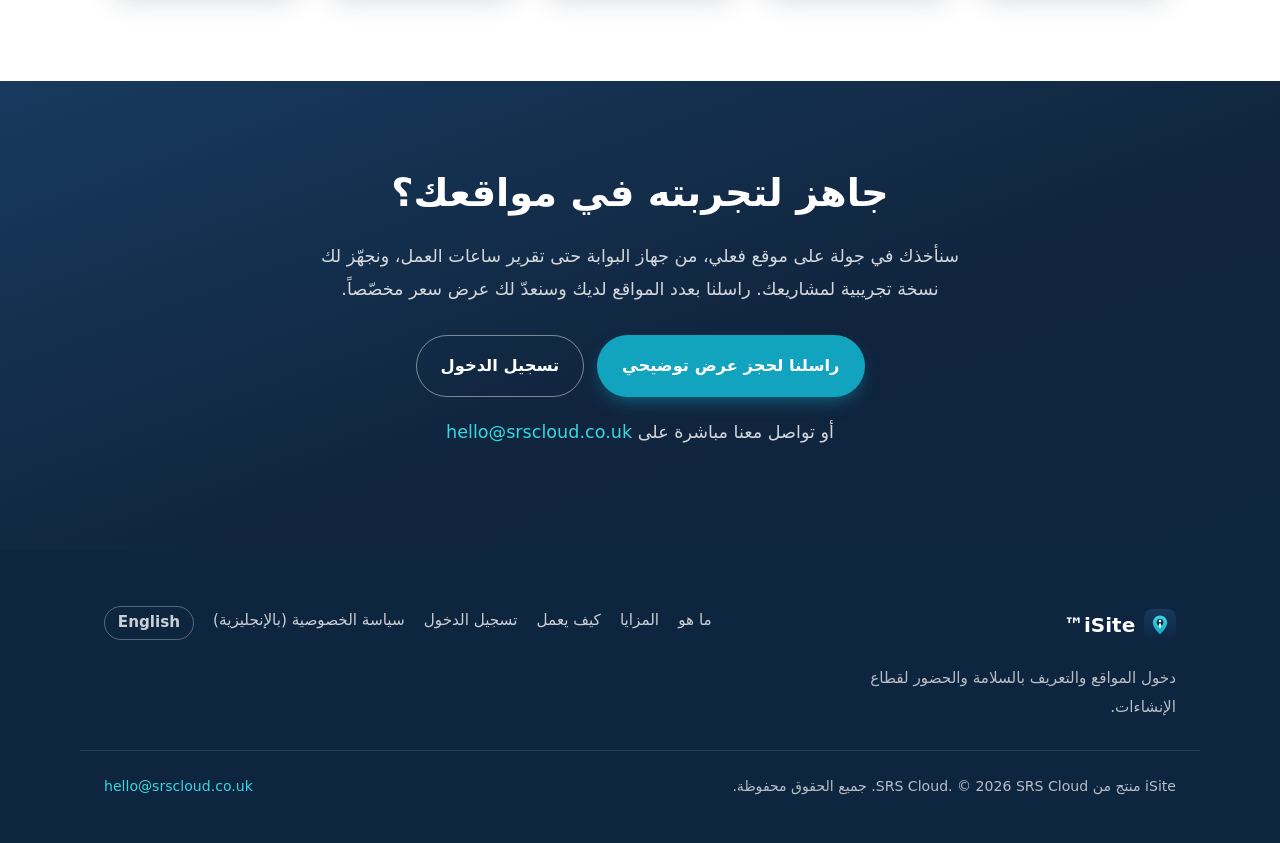
==== commit 37a5a6f7: "Mark the iSite wordmark with (TM) across the marketing site A UK trademark application for "iSite" i" ====
--- a/ar/index.html
+++ b/ar/index.html
@@ -28,7 +28,7 @@
   <meta property="og:image:height" content="630" />
   <meta name="twitter:card" content="summary_large_image" />
 
-  <link rel="stylesheet" href="/styles.css?v=4" />
+  <link rel="stylesheet" href="/styles.css?v=5" />
 </head>
 <body>
   <a class="skip-link" href="#main">تخطَّ إلى المحتوى</a>
@@ -38,7 +38,7 @@
     <div class="container header-inner">
       <a class="brand" href="/ar/" aria-label="iSite الصفحة الرئيسية">
         <img class="brand-mark" src="/assets/logo.svg" width="36" height="36" alt="" />
-        <span class="brand-word">iSite</span>
+        <span class="brand-word">iSite&trade;</span>
       </a>
 
       <nav class="nav" aria-label="التنقل الرئيسي">
@@ -78,7 +78,7 @@
           <p class="eyebrow">دخول الموقع · التعريف بالسلامة · الحضور</p>
           <h1>كل عامل مُعتمد.<br />كل دخول وخروج مُوثّق.</h1>
           <p class="lead">
-            يتحكّم iSite في مَن يدخل موقعك، ويُجري التعريف بالصحة والسلامة،
+            يتحكّم iSite&trade; في مَن يدخل موقعك، ويُجري التعريف بالصحة والسلامة،
             ويمنحك صورة حيّة ودقيقة عن المتواجدين في الموقع ومدّة بقائهم:
             على جهاز لوحي عند البوابة، وعلى هواتف العمال أنفسهم، وفي المكتب الإداري.
           </p>
@@ -273,7 +273,7 @@
       <div class="footer-brand">
         <a class="brand" href="/ar/" aria-label="iSite الصفحة الرئيسية">
           <img class="brand-mark" src="/assets/logo.svg" width="32" height="32" alt="" />
-          <span class="brand-word">iSite</span>
+          <span class="brand-word">iSite&trade;</span>
         </a>
         <p>دخول المواقع والتعريف بالسلامة والحضور لقطاع الإنشاءات.</p>
       </div>
@@ -292,7 +292,7 @@
     </div>
   </footer>
 
-  <script src="/main.js?v=4" defer></script>
+  <script src="/main.js?v=5" defer></script>
 
   <!-- Cloudflare Web Analytics -->
   <script type="module" src="https://static.cloudflareinsights.com/beacon.min.js" data-cf-beacon='{"token": "c57ef184f38848dc8d51d6b9651f171e"}'></script>
--- a/styles.css
+++ b/styles.css
@@ -372,3 +372,15 @@
 .mobile-nav .lang-switch { display: inline-block; width: fit-content; margin-top: .5rem; }
 .footer-nav .lang-switch { color: rgba(255,255,255,.78); border-color: rgba(255,255,255,.3); }
 .footer-nav .lang-switch:hover { color: #fff; border-color: #fff; }
+
+/* ------------------------------ CDM module -------------------------------
+   Dark band for the add-on. It sits between Features (grey) and How it works
+   (white), so the page keeps alternating, and it reads as an extension to the
+   core product rather than more of the same. The white feature cards are
+   reused unchanged, which is why the band sets no text colour of its own:
+   the card titles inherit theirs and would turn white on white. */
+.section-dark { background: linear-gradient(160deg, var(--navy-3), var(--navy) 60%, var(--navy-2)); }
+.section-dark h2 { color: #fff; }
+.section-dark .eyebrow { color: var(--cyan); }
+.section-dark .section-sub { color: rgba(255,255,255,.8); }
+.cdm-cta { text-align: center; margin: 2.5rem 0 0; }
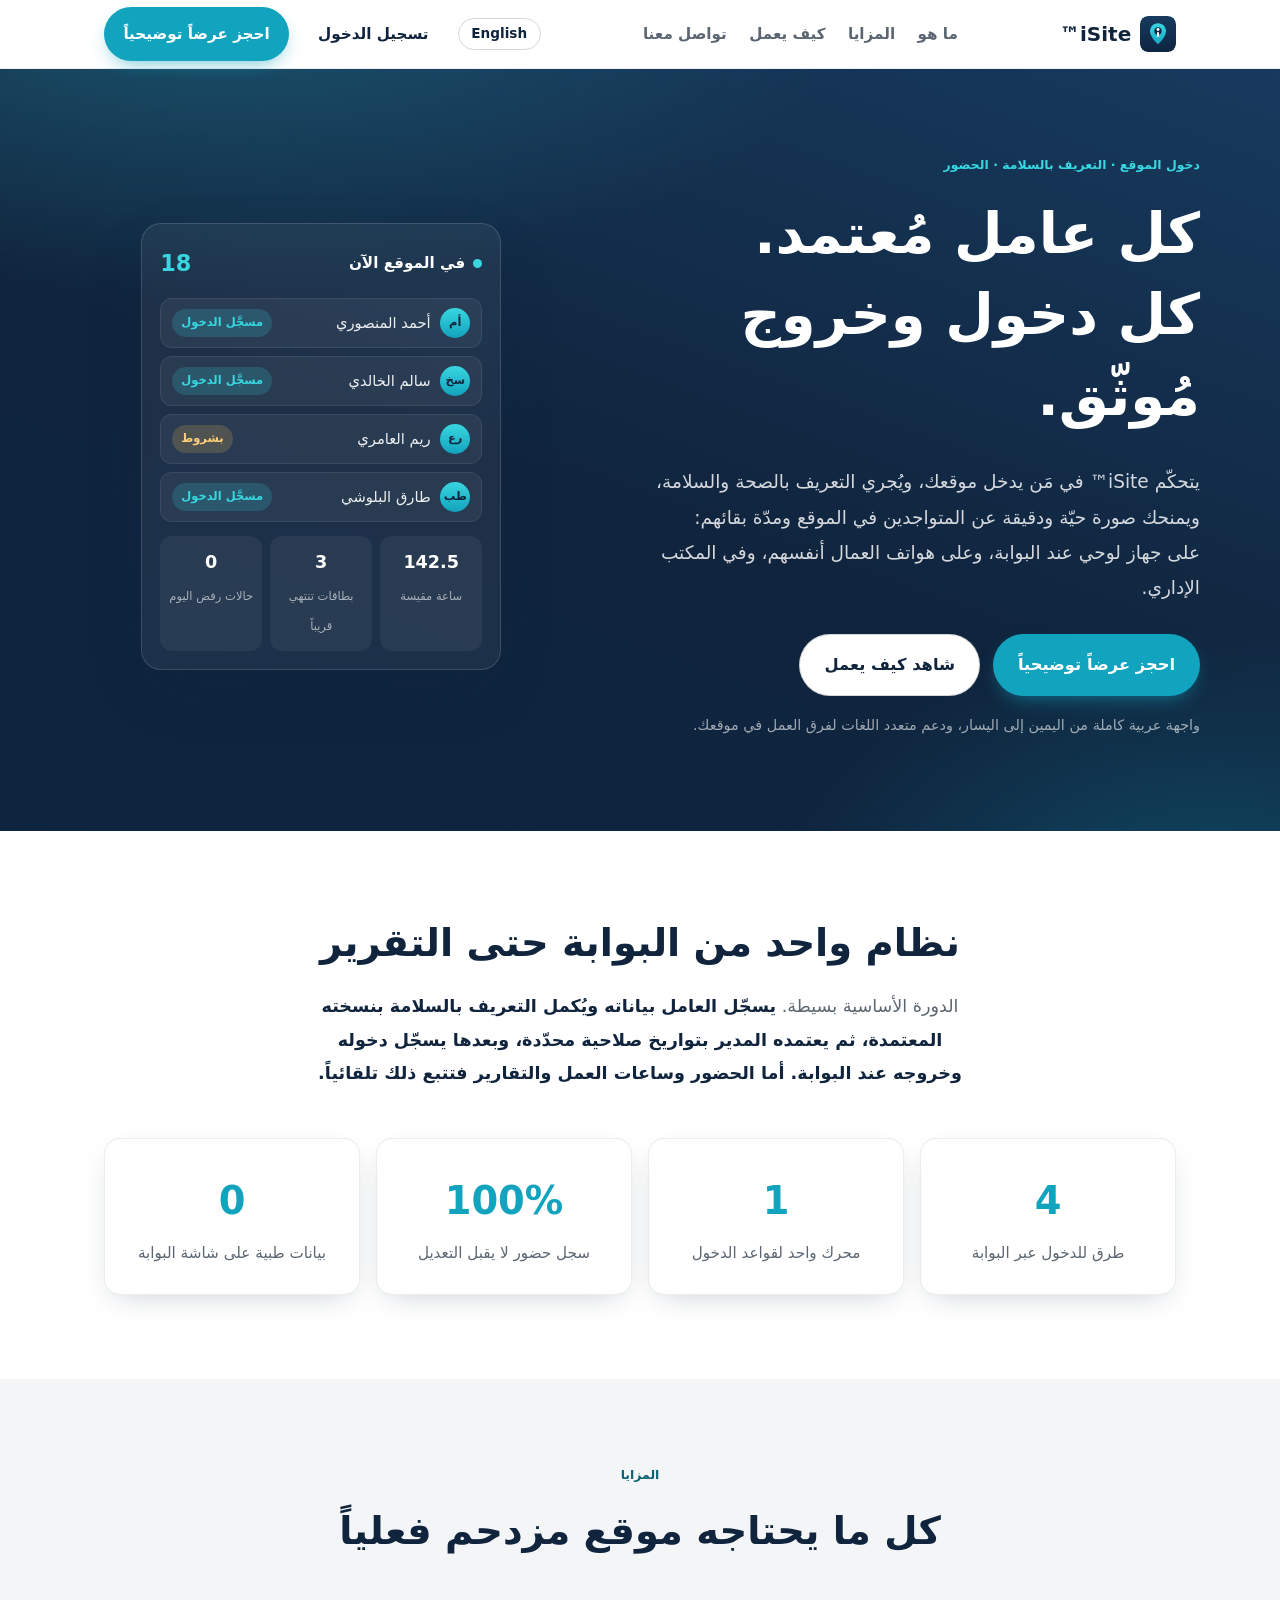
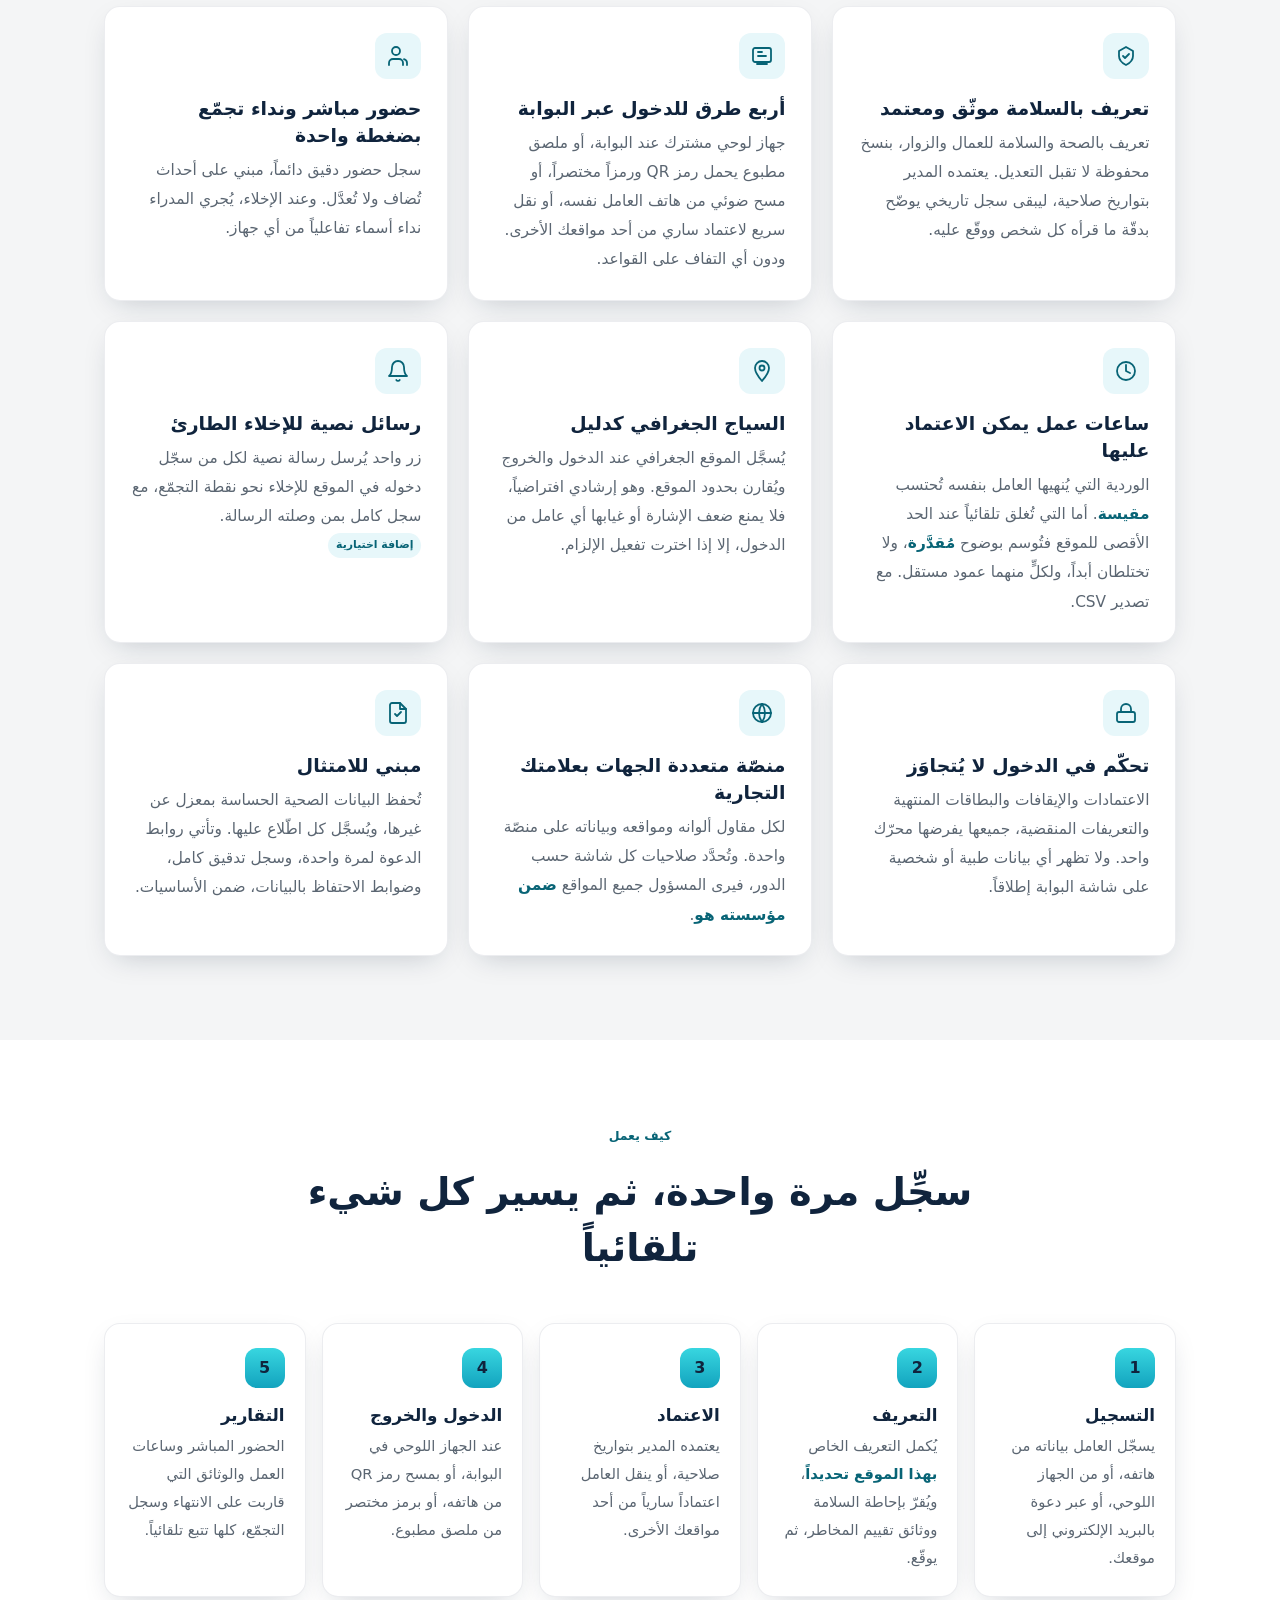
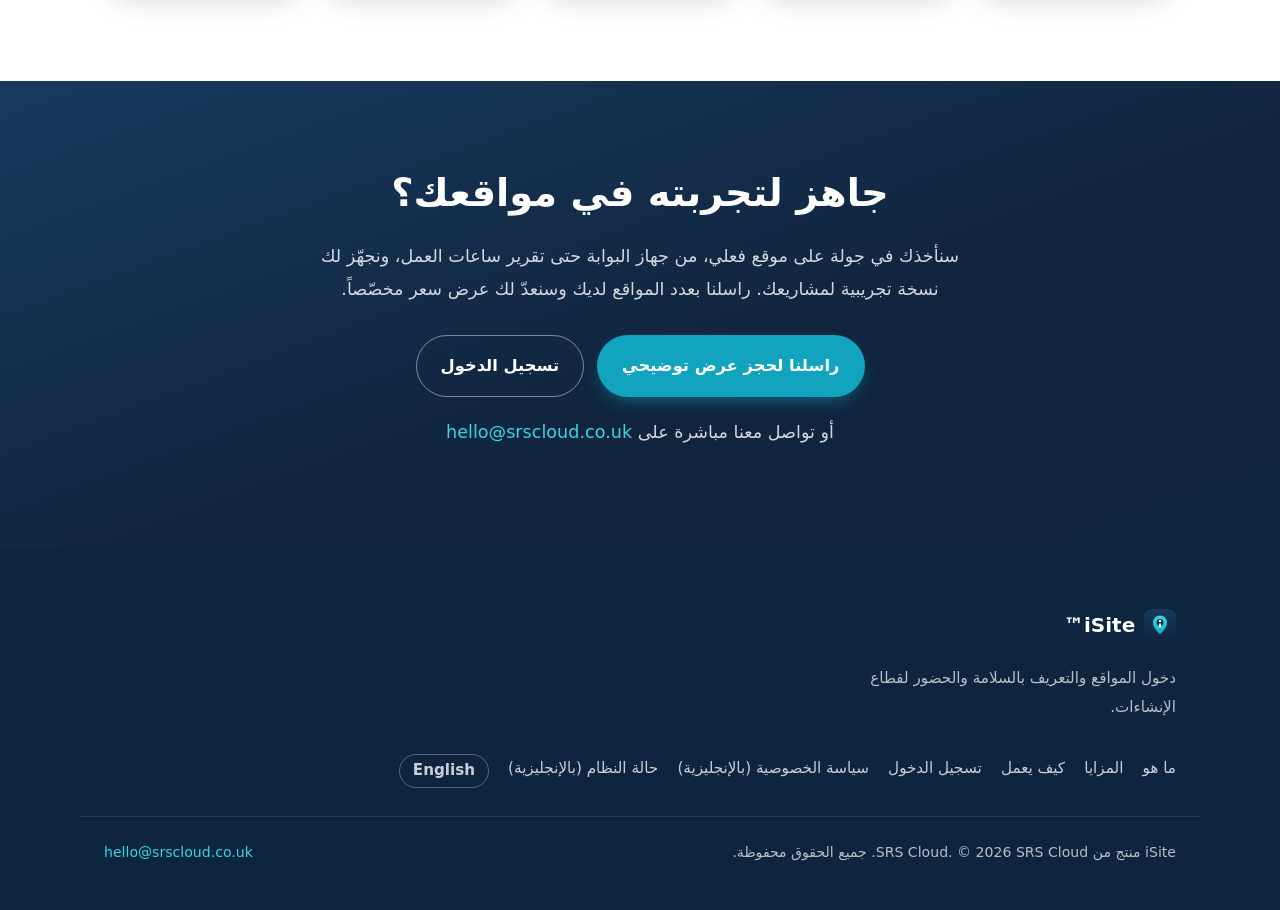
==== commit 04f4c33b: "Make the status page public The application endpoint is live and matches the agreed contract, so the" ====
--- a/ar/index.html
+++ b/ar/index.html
@@ -28,7 +28,7 @@
   <meta property="og:image:height" content="630" />
   <meta name="twitter:card" content="summary_large_image" />
 
-  <link rel="stylesheet" href="/styles.css?v=5" />
+  <link rel="stylesheet" href="/styles.css?v=6" />
 </head>
 <body>
   <a class="skip-link" href="#main">تخطَّ إلى المحتوى</a>
@@ -283,6 +283,7 @@
         <a href="#how">كيف يعمل</a>
         <a href="https://app.isite.srscloud.co.uk/login">تسجيل الدخول</a>
         <a href="/privacy.html" hreflang="en-GB">سياسة الخصوصية (بالإنجليزية)</a>
+        <a href="/status.html" hreflang="en-GB">حالة النظام (بالإنجليزية)</a>
         <a class="lang-switch" href="/" lang="en" hreflang="en-GB">English</a>
       </nav>
     </div>
@@ -292,7 +293,7 @@
     </div>
   </footer>
 
-  <script src="/main.js?v=5" defer></script>
+  <script src="/main.js?v=6" defer></script>
 
   <!-- Cloudflare Web Analytics -->
   <script type="module" src="https://static.cloudflareinsights.com/beacon.min.js" data-cf-beacon='{"token": "c57ef184f38848dc8d51d6b9651f171e"}'></script>
--- a/styles.css
+++ b/styles.css
@@ -384,3 +384,40 @@
 .section-dark .eyebrow { color: var(--cyan); }
 .section-dark .section-sub { color: rgba(255,255,255,.8); }
 .cdm-cta { text-align: center; margin: 2.5rem 0 0; }
+
+/* ------------------------------ Status page -------------------------------
+   Colours are deliberately separate from the brand palette: teal is the brand,
+   and a status page must not use it for "good", or the page stops reading as a
+   signal. Dots take their colour from the row via currentColor, so a row has
+   exactly one state class. */
+.status-wrap { max-width: 44rem; margin-inline: auto; }
+
+.status-banner { display: flex; align-items: center; gap: .9rem; padding: 1.4rem 1.5rem; border-radius: var(--radius); border: 2px solid; font-size: 1.15rem; font-weight: 700; }
+.status-banner .status-dot { width: 14px; height: 14px; }
+.status-banner.is-ok { color: #0E6B46; background: #E8F6F0; border-color: #0E6B4633; }
+.status-banner.is-warn { color: #8A5200; background: #FDF4E6; border-color: #8A520033; }
+.status-banner.is-down { color: #A32A26; background: #FBECEB; border-color: #A32A2633; }
+.status-banner.is-unknown,
+.status-banner.is-checking { color: var(--slate); background: var(--grey); border-color: rgba(16,36,61,.12); }
+
+.status-list { list-style: none; padding: 0; margin: 1.25rem 0 0; border: 1px solid rgba(16,36,61,.1); border-radius: var(--radius); overflow: hidden; }
+.status-row { display: flex; align-items: center; gap: .85rem; padding: 1rem 1.25rem; border-bottom: 1px solid rgba(16,36,61,.08); background: #fff; }
+.status-row:last-child { border-bottom: 0; }
+.status-name { font-weight: 650; color: var(--ink); }
+.status-state { margin-inline-start: auto; font-size: .85rem; font-weight: 700; text-transform: uppercase; letter-spacing: .06em; }
+
+.status-dot { width: 12px; height: 12px; border-radius: 50%; flex: none; background: currentColor; }
+.status-row.is-operational { color: #0E6B46; }
+.status-row.is-degraded { color: #8A5200; }
+.status-row.is-down { color: #A32A26; }
+.status-row.is-unknown { color: var(--slate); }
+
+.status-checked { margin: 1rem 0 0; font-size: .9rem; color: var(--slate); }
+.status-note { margin: 1.5rem 0 0; font-size: .92rem; color: var(--slate); }
+.status-demo { margin: 0 0 1rem; padding: .7rem 1rem; border-radius: var(--radius-sm); background: #FDF4E6; color: #8A5200; font-size: .9rem; font-weight: 650; }
+
+@media (max-width: 520px) {
+  .status-banner { font-size: 1rem; padding: 1.1rem 1.1rem; }
+  .status-row { flex-wrap: wrap; }
+  .status-state { margin-inline-start: 0; width: 100%; padding-inline-start: 1.85rem; }
+}
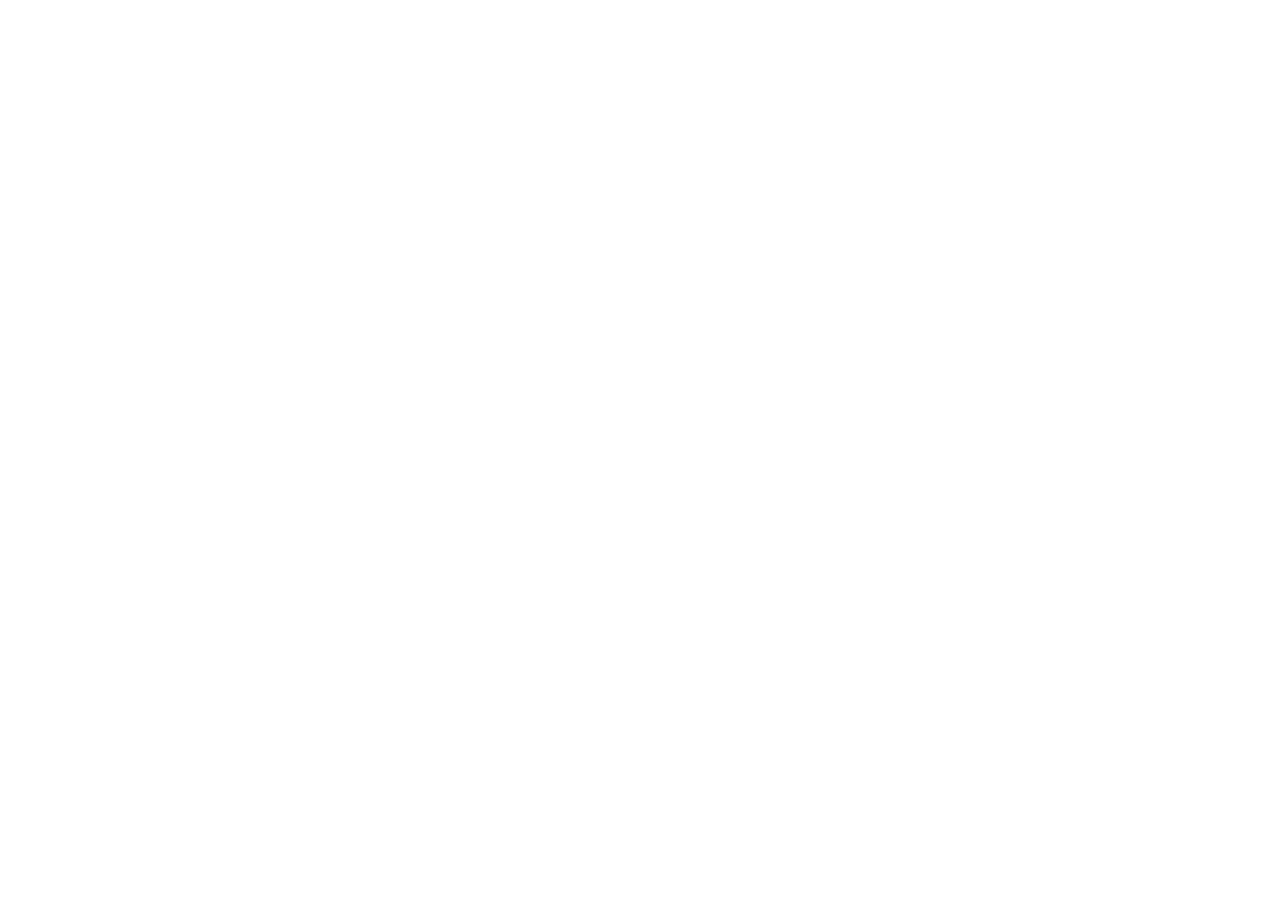
==== commit d7d09db4: "Redirect the iSite site to tocyn.uk iSite is now Tocyn. Each page is replaced by a stub that sends t" ====
--- a/ar/index.html
+++ b/ar/index.html
@@ -1,302 +1,16 @@
 <!doctype html>
-<html lang="ar" dir="rtl">
+<html lang="en-GB">
 <head>
   <meta charset="utf-8" />
+  <!-- iSite is now Tocyn. This page moved to https://tocyn.uk/ar/ -->
+  <title>iSite is now Tocyn</title>
   <meta name="viewport" content="width=device-width, initial-scale=1" />
-  <title>iSite | التحكم في دخول المواقع والتعريف بالسلامة والحضور</title>
-  <meta name="description" content="يتحكم iSite في دخول مواقع الإنشاءات، ويُجري التعريف بالصحة والسلامة، ويمنحك صورة حية ودقيقة عن المتواجدين في الموقع ومدة بقائهم: على جهاز لوحي عند البوابة، وعلى هواتف العمال، وفي المكتب الإداري. بواجهة عربية كاملة من اليمين إلى اليسار." />
-  <meta name="theme-color" content="#10243D" />
-  <link rel="icon" href="/favicon.ico" sizes="32x32" />
-  <link rel="icon" href="/assets/logo.svg" type="image/svg+xml" />
-  <link rel="apple-touch-icon" href="/assets/apple-touch-icon.png" />
-  <link rel="canonical" href="https://isite.srscloud.co.uk/ar/" />
-
-  <!-- Language alternates -->
-  <link rel="alternate" hreflang="en-GB" href="https://isite.srscloud.co.uk/" />
-  <link rel="alternate" hreflang="ar" href="https://isite.srscloud.co.uk/ar/" />
-  <link rel="alternate" hreflang="x-default" href="https://isite.srscloud.co.uk/" />
-
-  <!-- Open Graph / social -->
-  <meta property="og:type" content="website" />
-  <meta property="og:locale" content="ar_AE" />
-  <meta property="og:locale:alternate" content="en_GB" />
-  <meta property="og:title" content="iSite | التحكم في دخول المواقع والتعريف بالسلامة والحضور" />
-  <meta property="og:description" content="كل عامل معتمد. كل دخول وخروج موثق. حضور مباشر، وساعات عمل دقيقة، ونداء تجمع بضغطة واحدة لمواقع الإنشاءات." />
-  <meta property="og:url" content="https://isite.srscloud.co.uk/ar/" />
-  <meta property="og:image" content="https://isite.srscloud.co.uk/assets/og-image.png" />
-  <meta property="og:image:width" content="1200" />
-  <meta property="og:image:height" content="630" />
-  <meta name="twitter:card" content="summary_large_image" />
-
-  <link rel="stylesheet" href="/styles.css?v=6" />
+  <link rel="canonical" href="https://tocyn.uk/ar/" />
+  <meta http-equiv="refresh" content="0; url=https://tocyn.uk/ar/" />
+  <script>location.replace("https://tocyn.uk/ar/" + location.search + location.hash);</script>
+  <style>body{font-family:system-ui,-apple-system,"Segoe UI",sans-serif;color:#111827;background:#fff;margin:0;padding:3rem 1rem;text-align:center}a{color:#1D4ED8}</style>
 </head>
 <body>
-  <a class="skip-link" href="#main">تخطَّ إلى المحتوى</a>
-
-  <!-- ===================== Header ===================== -->
-  <header class="site-header" id="top">
-    <div class="container header-inner">
-      <a class="brand" href="/ar/" aria-label="iSite الصفحة الرئيسية">
-        <img class="brand-mark" src="/assets/logo.svg" width="36" height="36" alt="" />
-        <span class="brand-word">iSite&trade;</span>
-      </a>
-
-      <nav class="nav" aria-label="التنقل الرئيسي">
-        <a href="#what">ما هو</a>
-        <a href="#features">المزايا</a>
-        <a href="#how">كيف يعمل</a>
-        <a href="#contact">تواصل معنا</a>
-      </nav>
-
-      <div class="header-actions">
-        <a class="lang-switch" href="/" lang="en" hreflang="en-GB">English</a>
-        <a class="btn btn-ghost" href="https://app.isite.srscloud.co.uk/login">تسجيل الدخول</a>
-        <a class="btn btn-primary" href="#contact">احجز عرضاً توضيحياً</a>
-      </div>
-
-      <button class="nav-toggle" aria-expanded="false" aria-controls="mobile-nav" aria-label="فتح القائمة">
-        <span></span><span></span><span></span>
-      </button>
-    </div>
-
-    <div class="mobile-nav" id="mobile-nav" hidden>
-      <a href="#what">ما هو</a>
-      <a href="#features">المزايا</a>
-      <a href="#how">كيف يعمل</a>
-      <a href="#contact">تواصل معنا</a>
-      <a class="lang-switch" href="/" lang="en" hreflang="en-GB">English</a>
-      <a class="btn btn-ghost" href="https://app.isite.srscloud.co.uk/login">تسجيل الدخول</a>
-      <a class="btn btn-primary" href="#contact">احجز عرضاً توضيحياً</a>
-    </div>
-  </header>
-
-  <main id="main">
-    <!-- ===================== Hero ===================== -->
-    <section class="hero">
-      <div class="container hero-inner">
-        <div class="hero-copy reveal">
-          <p class="eyebrow">دخول الموقع · التعريف بالسلامة · الحضور</p>
-          <h1>كل عامل مُعتمد.<br />كل دخول وخروج مُوثّق.</h1>
-          <p class="lead">
-            يتحكّم iSite&trade; في مَن يدخل موقعك، ويُجري التعريف بالصحة والسلامة،
-            ويمنحك صورة حيّة ودقيقة عن المتواجدين في الموقع ومدّة بقائهم:
-            على جهاز لوحي عند البوابة، وعلى هواتف العمال أنفسهم، وفي المكتب الإداري.
-          </p>
-          <div class="hero-cta">
-            <a class="btn btn-primary btn-lg" href="#contact">احجز عرضاً توضيحياً</a>
-            <a class="btn btn-outline btn-lg" href="#how">شاهد كيف يعمل</a>
-          </div>
-          <p class="hero-note">واجهة عربية كاملة من اليمين إلى اليسار، ودعم متعدد اللغات لفرق العمل في موقعك.</p>
-        </div>
-
-        <div class="hero-panel reveal" aria-hidden="true">
-          <div class="panel-card">
-            <div class="panel-row panel-row--head">
-              <span class="dot dot-live"></span> في الموقع الآن
-              <span class="panel-count">18</span>
-            </div>
-            <div class="panel-list">
-              <div class="panel-item"><span class="avatar">أم</span> أحمد المنصوري <span class="tag tag-ok">مسجَّل الدخول</span></div>
-              <div class="panel-item"><span class="avatar">سخ</span> سالم الخالدي <span class="tag tag-ok">مسجَّل الدخول</span></div>
-              <div class="panel-item"><span class="avatar">رع</span> ريم العامري <span class="tag tag-cond">بشروط</span></div>
-              <div class="panel-item"><span class="avatar">طب</span> طارق البلوشي <span class="tag tag-ok">مسجَّل الدخول</span></div>
-            </div>
-            <div class="panel-foot">
-              <div><strong>142.5</strong><span>ساعة مقيسة</span></div>
-              <div><strong>3</strong><span>بطاقات تنتهي قريباً</span></div>
-              <div><strong>0</strong><span>حالات رفض اليوم</span></div>
-            </div>
-          </div>
-        </div>
-      </div>
-    </section>
-
-    <!-- ===================== What it is ===================== -->
-    <section class="section" id="what">
-      <div class="container">
-        <div class="section-head reveal">
-          <h2>نظام واحد من البوابة حتى التقرير</h2>
-          <p class="section-sub">
-            الدورة الأساسية بسيطة. <strong>يسجّل العامل بياناته ويُكمل التعريف بالسلامة
-            بنسخته المعتمدة، ثم يعتمده المدير بتواريخ صلاحية محدّدة، وبعدها يسجّل دخوله
-            وخروجه عند البوابة. أما الحضور وساعات العمل والتقارير فتتبع ذلك تلقائياً.</strong>
-          </p>
-        </div>
-        <div class="stat-row reveal">
-          <div class="stat"><span class="stat-num">4</span><span class="stat-label">طرق للدخول عبر البوابة</span></div>
-          <div class="stat"><span class="stat-num">1</span><span class="stat-label">محرك واحد لقواعد الدخول</span></div>
-          <div class="stat"><span class="stat-num">100%</span><span class="stat-label">سجل حضور لا يقبل التعديل</span></div>
-          <div class="stat"><span class="stat-num">0</span><span class="stat-label">بيانات طبية على شاشة البوابة</span></div>
-        </div>
-      </div>
-    </section>
-
-    <!-- ===================== Features ===================== -->
-    <section class="section section-alt" id="features">
-      <div class="container">
-        <div class="section-head reveal">
-          <p class="eyebrow">المزايا</p>
-          <h2>كل ما يحتاجه موقع مزدحم فعلياً</h2>
-        </div>
-
-        <div class="grid grid-3">
-          <article class="card reveal">
-            <div class="icon" aria-hidden="true">
-              <svg viewBox="0 0 24 24" fill="none" stroke="currentColor" stroke-width="1.8"><path d="M9 12l2 2 4-4"/><path d="M12 3l7 4v5c0 4-3 7-7 9-4-2-7-5-7-9V7z"/></svg>
-            </div>
-            <h3>تعريف بالسلامة موثّق ومعتمد</h3>
-            <p>تعريف بالصحة والسلامة للعمال والزوار، بنسخ محفوظة لا تقبل التعديل. يعتمده المدير بتواريخ صلاحية، ليبقى سجل تاريخي يوضّح بدقّة ما قرأه كل شخص ووقّع عليه.</p>
-          </article>
-
-          <article class="card reveal">
-            <div class="icon" aria-hidden="true">
-              <svg viewBox="0 0 24 24" fill="none" stroke="currentColor" stroke-width="1.8"><rect x="3" y="4" width="18" height="14" rx="2"/><path d="M7 20h10M12 18v2M8 8h4M8 12h8"/></svg>
-            </div>
-            <h3>أربع طرق للدخول عبر البوابة</h3>
-            <p>جهاز لوحي مشترك عند البوابة، أو ملصق مطبوع يحمل رمز QR ورمزاً مختصراً، أو مسح ضوئي من هاتف العامل نفسه، أو نقل سريع لاعتماد ساري من أحد مواقعك الأخرى. ودون أي التفاف على القواعد.</p>
-          </article>
-
-          <article class="card reveal">
-            <div class="icon" aria-hidden="true">
-              <svg viewBox="0 0 24 24" fill="none" stroke="currentColor" stroke-width="1.8"><path d="M17 21v-2a4 4 0 00-4-4H7a4 4 0 00-4 4v2"/><circle cx="10" cy="7" r="4"/><path d="M21 21v-2a4 4 0 00-3-3.87"/></svg>
-            </div>
-            <h3>حضور مباشر ونداء تجمّع بضغطة واحدة</h3>
-            <p>سجل حضور دقيق دائماً، مبني على أحداث تُضاف ولا تُعدَّل. وعند الإخلاء، يُجري المدراء نداء أسماء تفاعلياً من أي جهاز.</p>
-          </article>
-
-          <article class="card reveal">
-            <div class="icon" aria-hidden="true">
-              <svg viewBox="0 0 24 24" fill="none" stroke="currentColor" stroke-width="1.8"><path d="M12 6v6l4 2"/><circle cx="12" cy="12" r="9"/></svg>
-            </div>
-            <h3>ساعات عمل يمكن الاعتماد عليها</h3>
-            <p>الوردية التي يُنهيها العامل بنفسه تُحتسب <em>مقيسة</em>. أما التي تُغلق تلقائياً عند الحد الأقصى للموقع فتُوسم بوضوح <em>مُقدَّرة</em>، ولا تختلطان أبداً، ولكلٍّ منهما عمود مستقل. مع تصدير CSV.</p>
-          </article>
-
-          <article class="card reveal">
-            <div class="icon" aria-hidden="true">
-              <svg viewBox="0 0 24 24" fill="none" stroke="currentColor" stroke-width="1.8"><path d="M12 2a7 7 0 00-7 7c0 5 7 13 7 13s7-8 7-13a7 7 0 00-7-7z"/><circle cx="12" cy="9" r="2.5"/></svg>
-            </div>
-            <h3>السياج الجغرافي كدليل</h3>
-            <p>يُسجَّل الموقع الجغرافي عند الدخول والخروج ويُقارن بحدود الموقع. وهو إرشادي افتراضياً، فلا يمنع ضعف الإشارة أو غيابها أي عامل من الدخول، إلا إذا اخترت تفعيل الإلزام.</p>
-          </article>
-
-          <article class="card reveal">
-            <div class="icon" aria-hidden="true">
-              <svg viewBox="0 0 24 24" fill="none" stroke="currentColor" stroke-width="1.8"><path d="M18 8A6 6 0 006 8c0 7-3 9-3 9h18s-3-2-3-9"/><path d="M13.7 21a2 2 0 01-3.4 0"/></svg>
-            </div>
-            <h3>رسائل نصية للإخلاء الطارئ</h3>
-            <p>زر واحد يُرسل رسالة نصية لكل من سجّل دخوله في الموقع للإخلاء نحو نقطة التجمّع، مع سجل كامل بمن وصلته الرسالة. <span class="pill">إضافة اختيارية</span></p>
-          </article>
-
-          <article class="card reveal">
-            <div class="icon" aria-hidden="true">
-              <svg viewBox="0 0 24 24" fill="none" stroke="currentColor" stroke-width="1.8"><rect x="3" y="11" width="18" height="10" rx="2"/><path d="M7 11V8a5 5 0 0110 0v3"/></svg>
-            </div>
-            <h3>تحكّم في الدخول لا يُتجاوَز</h3>
-            <p>الاعتمادات والإيقافات والبطاقات المنتهية والتعريفات المنقضية، جميعها يفرضها محرّك واحد. ولا تظهر أي بيانات طبية أو شخصية على شاشة البوابة إطلاقاً.</p>
-          </article>
-
-          <article class="card reveal">
-            <div class="icon" aria-hidden="true">
-              <svg viewBox="0 0 24 24" fill="none" stroke="currentColor" stroke-width="1.8"><circle cx="12" cy="12" r="9"/><path d="M3 12h18M12 3a15 15 0 010 18M12 3a15 15 0 000 18"/></svg>
-            </div>
-            <h3>منصّة متعددة الجهات بعلامتك التجارية</h3>
-            <p>لكل مقاول ألوانه ومواقعه وبياناته على منصّة واحدة. وتُحدَّد صلاحيات كل شاشة حسب الدور، فيرى المسؤول جميع المواقع <em>ضمن مؤسسته هو</em>.</p>
-          </article>
-
-          <article class="card reveal">
-            <div class="icon" aria-hidden="true">
-              <svg viewBox="0 0 24 24" fill="none" stroke="currentColor" stroke-width="1.8"><path d="M14 2H6a2 2 0 00-2 2v16a2 2 0 002 2h12a2 2 0 002-2V8z"/><path d="M14 2v6h6M9 13l2 2 4-4"/></svg>
-            </div>
-            <h3>مبني للامتثال</h3>
-            <p>تُحفظ البيانات الصحية الحساسة بمعزل عن غيرها، ويُسجَّل كل اطّلاع عليها. وتأتي روابط الدعوة لمرة واحدة، وسجل تدقيق كامل، وضوابط الاحتفاظ بالبيانات، ضمن الأساسيات.</p>
-          </article>
-        </div>
-      </div>
-    </section>
-
-    <!-- ===================== How it works ===================== -->
-    <section class="section" id="how">
-      <div class="container">
-        <div class="section-head reveal">
-          <p class="eyebrow">كيف يعمل</p>
-          <h2>سجِّل مرة واحدة، ثم يسير كل شيء تلقائياً</h2>
-        </div>
-
-        <ol class="steps">
-          <li class="step reveal">
-            <span class="step-num">1</span>
-            <h3>التسجيل</h3>
-            <p>يسجّل العامل بياناته من هاتفه، أو من الجهاز اللوحي، أو عبر دعوة بالبريد الإلكتروني إلى موقعك.</p>
-          </li>
-          <li class="step reveal">
-            <span class="step-num">2</span>
-            <h3>التعريف</h3>
-            <p>يُكمل التعريف الخاص <em>بهذا الموقع تحديداً</em>، ويُقرّ بإحاطة السلامة ووثائق تقييم المخاطر، ثم يوقّع.</p>
-          </li>
-          <li class="step reveal">
-            <span class="step-num">3</span>
-            <h3>الاعتماد</h3>
-            <p>يعتمده المدير بتواريخ صلاحية، أو ينقل العامل اعتماداً سارياً من أحد مواقعك الأخرى.</p>
-          </li>
-          <li class="step reveal">
-            <span class="step-num">4</span>
-            <h3>الدخول والخروج</h3>
-            <p>عند الجهاز اللوحي في البوابة، أو بمسح رمز QR من هاتفه، أو برمز مختصر من ملصق مطبوع.</p>
-          </li>
-          <li class="step reveal">
-            <span class="step-num">5</span>
-            <h3>التقارير</h3>
-            <p>الحضور المباشر وساعات العمل والوثائق التي قاربت على الانتهاء وسجل التجمّع، كلها تتبع تلقائياً.</p>
-          </li>
-        </ol>
-      </div>
-    </section>
-
-    <!-- ===================== CTA / Contact ===================== -->
-    <section class="section cta" id="contact">
-      <div class="container cta-inner reveal">
-        <h2>جاهز لتجربته في مواقعك؟</h2>
-        <p>سنأخذك في جولة على موقع فعلي، من جهاز البوابة حتى تقرير ساعات العمل، ونجهّز لك نسخة تجريبية لمشاريعك. راسلنا بعدد المواقع لديك وسنعدّ لك عرض سعر مخصّصاً.</p>
-        <div class="cta-actions">
-          <a class="btn btn-primary btn-lg" href="mailto:hello@srscloud.co.uk?subject=iSite%20-%20%D8%B7%D9%84%D8%A8%20%D8%B9%D8%B1%D8%B6%20%D8%AA%D9%88%D8%B6%D9%8A%D8%AD%D9%8A">راسلنا لحجز عرض توضيحي</a>
-          <a class="btn btn-outline-light btn-lg" href="https://app.isite.srscloud.co.uk/login">تسجيل الدخول</a>
-        </div>
-        <p class="cta-contact">أو تواصل معنا مباشرة على <a href="mailto:hello@srscloud.co.uk">hello@srscloud.co.uk</a></p>
-      </div>
-    </section>
-  </main>
-
-  <!-- ===================== Footer ===================== -->
-  <footer class="site-footer">
-    <div class="container footer-inner">
-      <div class="footer-brand">
-        <a class="brand" href="/ar/" aria-label="iSite الصفحة الرئيسية">
-          <img class="brand-mark" src="/assets/logo.svg" width="32" height="32" alt="" />
-          <span class="brand-word">iSite&trade;</span>
-        </a>
-        <p>دخول المواقع والتعريف بالسلامة والحضور لقطاع الإنشاءات.</p>
-      </div>
-      <nav class="footer-nav" aria-label="روابط التذييل">
-        <a href="#what">ما هو</a>
-        <a href="#features">المزايا</a>
-        <a href="#how">كيف يعمل</a>
-        <a href="https://app.isite.srscloud.co.uk/login">تسجيل الدخول</a>
-        <a href="/privacy.html" hreflang="en-GB">سياسة الخصوصية (بالإنجليزية)</a>
-        <a href="/status.html" hreflang="en-GB">حالة النظام (بالإنجليزية)</a>
-        <a class="lang-switch" href="/" lang="en" hreflang="en-GB">English</a>
-      </nav>
-    </div>
-    <div class="container footer-bottom">
-      <p>iSite منتج من SRS Cloud. &copy; <span id="year">2026</span> SRS Cloud. جميع الحقوق محفوظة.</p>
-      <p><a href="mailto:hello@srscloud.co.uk">hello@srscloud.co.uk</a></p>
-    </div>
-  </footer>
-
-  <script src="/main.js?v=6" defer></script>
-
-  <!-- Cloudflare Web Analytics -->
-  <script type="module" src="https://static.cloudflareinsights.com/beacon.min.js" data-cf-beacon='{"token": "c57ef184f38848dc8d51d6b9651f171e"}'></script>
-  <!-- End Cloudflare Web Analytics -->
+  <p>iSite is now Tocyn. Taking you to <a href="https://tocyn.uk/ar/">tocyn.uk/ar/</a>.</p>
 </body>
 </html>
